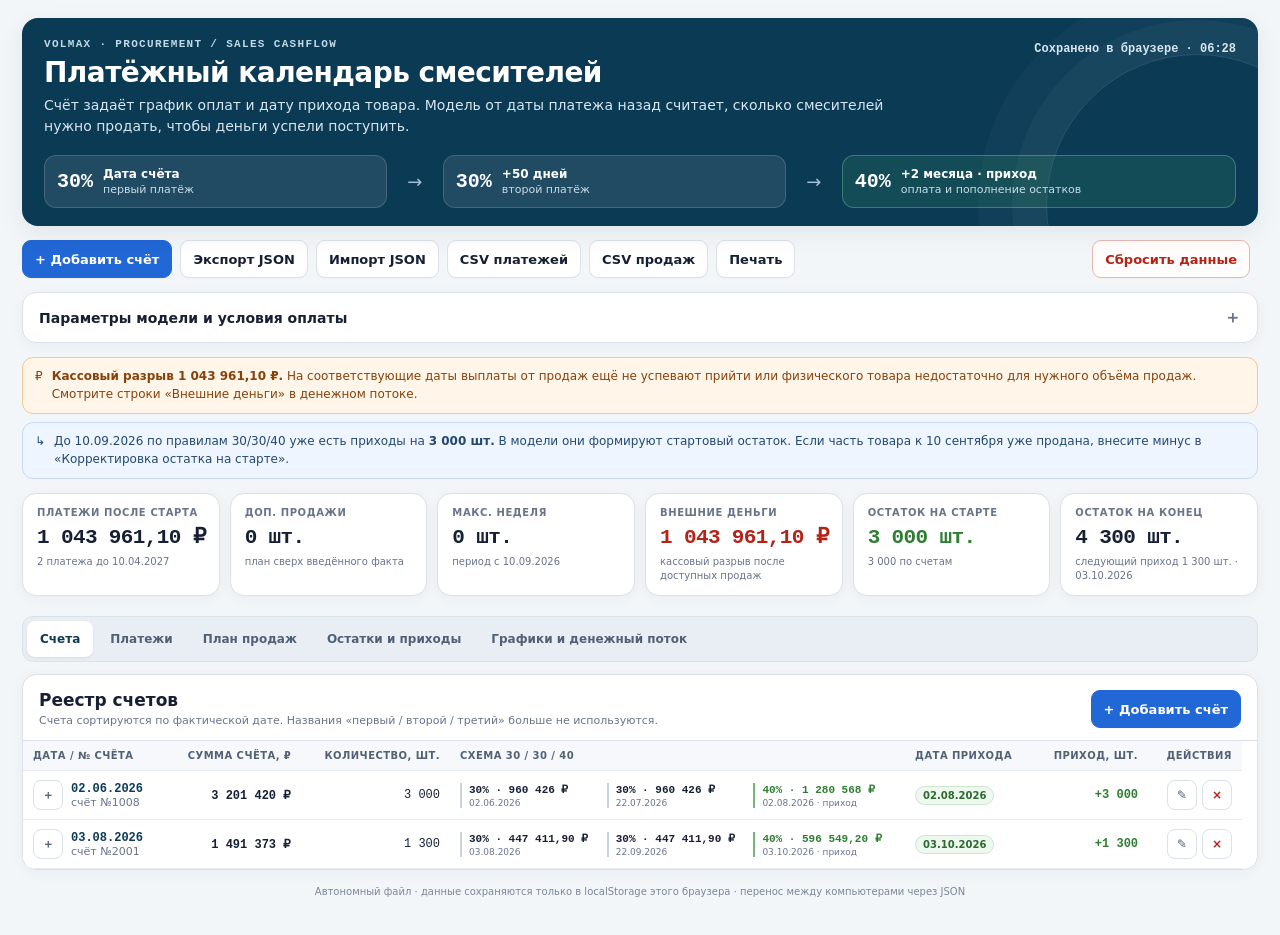
==== payment_calendar_6sku_v3.html @ 3a89e3bd "Add files via upload" ====
<!doctype html>
<html lang="ru">
<head>
<meta charset="utf-8">
<meta name="viewport" content="width=device-width, initial-scale=1">
<title>Счета — Платёжный календарь смесителей</title>
<style>
:root{
  --paper:#F3F6F9;--surface:#FFFFFF;--ink:#172033;--muted:#68748A;--line:#D9E1EA;
  --ledger:#0B3A55;--ledger-2:#124D6B;--cobalt:#2167D5;--teal:#0B7A75;--stock:#2F7D32;
  --warning:#B45309;--danger:#B42318;--focus:#6EA8FE;--soft-blue:#EEF5FF;--soft-green:#EEF8EF;
  --soft-orange:#FFF5E8;--soft-red:#FFF0EE;--soft-gray:#F7F9FB;--radius:12px;--shadow:0 8px 24px rgba(23,32,51,.08);
  scrollbar-color:#A8B5C4 #EEF2F6;scrollbar-width:thin;
}
*{box-sizing:border-box}
html{background:var(--paper);color:var(--ink);font-family:Aptos,"Segoe UI Variable","Segoe UI",system-ui,sans-serif}
body{margin:0;min-width:320px;background:var(--paper)}
*::-webkit-scrollbar{width:10px;height:10px}
*::-webkit-scrollbar-track{background:#EEF2F6}
*::-webkit-scrollbar-thumb{background:#A8B5C4;border:2px solid #EEF2F6;border-radius:999px}
*::-webkit-scrollbar-thumb:hover{background:#8191A4}
button,input,summary{font:inherit}
button{cursor:pointer}
button:disabled{cursor:not-allowed;opacity:.55}
button:focus-visible,input:focus-visible,summary:focus-visible,[role="tab"]:focus-visible{outline:3px solid var(--focus);outline-offset:2px}
.shell{max-width:1536px;margin:0 auto;padding:18px 22px 38px}
.hero{background:var(--ledger);color:white;border-radius:16px;padding:20px 22px 18px;box-shadow:var(--shadow);position:relative;overflow:hidden}
.hero:after{content:"";position:absolute;inset:auto -90px -130px auto;width:300px;height:300px;border:1px solid rgba(255,255,255,.13);border-radius:50%;box-shadow:0 0 0 34px rgba(255,255,255,.035),0 0 0 68px rgba(255,255,255,.025);pointer-events:none}
.hero-top{display:flex;align-items:flex-start;gap:18px;justify-content:space-between;position:relative;z-index:1}
.eyebrow{font:700 11px/1.2 "Cascadia Mono",Consolas,monospace;letter-spacing:.12em;text-transform:uppercase;color:#BFD9E8;margin-bottom:7px}
h1{font-size:28px;line-height:1.08;margin:0 0 7px;letter-spacing:-.02em}
.hero p{margin:0;color:#D7E6EF;max-width:850px;font-size:14px;line-height:1.5}
.save-state{font:600 12px/1.2 "Cascadia Mono",Consolas,monospace;color:#D7E6EF;white-space:nowrap;padding-top:4px}
.terms-rail{margin-top:18px;display:grid;grid-template-columns:1fr 40px 1fr 40px 1.15fr;align-items:center;gap:8px;position:relative;z-index:1}
.rail-step{min-width:0;background:rgba(255,255,255,.085);border:1px solid rgba(255,255,255,.16);border-radius:12px;padding:11px 12px;display:flex;gap:10px;align-items:center}
.rail-step.stock-step{background:rgba(70,184,95,.14);border-color:rgba(145,224,158,.34)}
.rail-pct{font:800 20px/1 "Cascadia Mono",Consolas,monospace;color:white}
.rail-copy{min-width:0}.rail-copy b{display:block;font-size:12px}.rail-copy span{display:block;color:#C9DDE8;font-size:11px;margin-top:2px}
.rail-arrow{text-align:center;color:#9FC1D3;font-size:18px}
.toolbar{display:flex;gap:8px;align-items:center;flex-wrap:wrap;margin:14px 0}
.btn{border:1px solid var(--line);background:var(--surface);color:var(--ink);min-height:38px;padding:8px 12px;border-radius:9px;font-weight:700;font-size:13px;box-shadow:0 1px 1px rgba(23,32,51,.02)}
.btn:hover{border-color:#AEBAC8;background:#FBFCFE}
.btn.primary{background:var(--cobalt);border-color:var(--cobalt);color:#fff}
.btn.primary:hover{background:#185ABF}
.btn.danger{color:var(--danger);border-color:#E7B8B2;background:#FFFDFC}
.btn.ghost{background:transparent;box-shadow:none}
.btn.small{min-height:30px;padding:5px 8px;font-size:12px}
.toolbar-spacer{flex:1}
.status-inline{min-height:20px;font-size:12px;color:var(--muted);display:flex;align-items:center;gap:6px}
.status-inline[data-tone="error"]{color:var(--danger)}
.status-inline[data-tone="success"]{color:var(--stock)}
.card{background:var(--surface);border:1px solid var(--line);border-radius:14px;box-shadow:0 3px 14px rgba(23,32,51,.045)}
.settings{margin-bottom:14px;overflow:hidden}
.settings>summary{list-style:none;cursor:pointer;display:flex;align-items:center;justify-content:space-between;padding:13px 16px;font-weight:800;font-size:14px}
.settings>summary::-webkit-details-marker{display:none}.settings>summary:after{content:"＋";font-size:17px;color:var(--muted)}.settings[open]>summary:after{content:"−"}
.settings-body{border-top:1px solid var(--line);padding:14px 16px 16px}
.settings-grid{display:grid;grid-template-columns:repeat(6,minmax(130px,1fr));gap:12px 14px}
.field label{display:block;font-size:11px;color:var(--muted);font-weight:800;margin:0 0 5px}
.field input{width:100%;min-height:38px;border:1px solid #C9D3DF;border-radius:8px;background:#fff;color:var(--cobalt);font-weight:700;padding:7px 9px;font-variant-numeric:tabular-nums}
.field input[readonly]{color:var(--ink);background:#F7F9FB}
.field .help{font-size:10px;color:var(--muted);line-height:1.35;margin-top:4px}
.assumption-note{margin-top:12px;padding:10px 12px;border-left:3px solid var(--cobalt);background:var(--soft-blue);font-size:12px;color:#3B516C;line-height:1.45}
.alerts{display:grid;gap:8px;margin:0 0 14px}
.banner{border-radius:11px;padding:10px 12px;border:1px solid;font-size:12px;line-height:1.45;display:flex;gap:9px;align-items:flex-start}
.banner b{font-weight:800}.banner.warning{background:var(--soft-orange);border-color:#F4C98F;color:#87420A}.banner.danger{background:var(--soft-red);border-color:#EBC1BC;color:#8C271F}.banner.info{background:var(--soft-blue);border-color:#C8DAF6;color:#24496F}.banner.success{background:var(--soft-green);border-color:#C8E5CB;color:#275F2A}
.kpis{display:grid;grid-template-columns:repeat(6,minmax(150px,1fr));gap:10px;margin-bottom:14px}
.kpi{padding:13px 14px;min-height:93px}.kpi-label{font-size:10px;font-weight:800;text-transform:uppercase;letter-spacing:.06em;color:var(--muted);margin-bottom:8px}.kpi-value{font:800 21px/1.1 "Cascadia Mono",Consolas,monospace;letter-spacing:-.03em}.kpi-sub{font-size:10px;color:var(--muted);margin-top:6px;line-height:1.35}.kpi[data-tone="danger"] .kpi-value{color:var(--danger)}.kpi[data-tone="stock"] .kpi-value{color:var(--stock)}
.tabs-wrap{position:sticky;top:0;z-index:30;background:linear-gradient(var(--paper) 70%,rgba(243,246,249,0));padding:6px 0 10px;margin:0 0 2px}
.tabs{display:flex;gap:4px;border:1px solid var(--line);background:#E9EEF4;border-radius:11px;padding:4px;overflow-x:auto;scrollbar-gutter:stable}
.tab{border:0;background:transparent;color:#516075;min-height:36px;padding:7px 13px;border-radius:8px;font-weight:800;font-size:12px;white-space:nowrap}
.tab:hover{background:rgba(255,255,255,.6);color:var(--ink)}.tab[aria-selected="true"]{background:#fff;color:var(--ledger);box-shadow:0 1px 3px rgba(23,32,51,.09)}
.panel{display:none}.panel.active{display:block}
.section-card{padding:0;overflow:hidden}.section-head{padding:15px 16px 12px;border-bottom:1px solid var(--line);display:flex;align-items:flex-start;justify-content:space-between;gap:12px}.section-head h2{font-size:17px;margin:0 0 3px}.section-head p{font-size:11px;color:var(--muted);margin:0;line-height:1.4}.section-body{padding:0}
.table-wrap{overflow:auto;max-width:100%;scrollbar-gutter:stable}
table{width:100%;border-collapse:collapse;min-width:920px;background:#fff}
caption{position:absolute;width:1px;height:1px;overflow:hidden;clip:rect(0,0,0,0)}
th,td{padding:9px 10px;border-bottom:1px solid #E7ECF2;text-align:left;vertical-align:middle;font-size:12px}
th{position:sticky;top:0;background:#F6F8FB;color:#536174;font-size:10px;text-transform:uppercase;letter-spacing:.045em;font-weight:800;z-index:2;white-space:nowrap}
td.num,th.num{text-align:right;font-variant-numeric:tabular-nums}.mono{font-family:"Cascadia Mono",Consolas,monospace;font-variant-numeric:tabular-nums}.money{font-family:"Cascadia Mono",Consolas,monospace;font-variant-numeric:tabular-nums;font-weight:700}.date-cell{white-space:nowrap}.row-history{background:#FAFBFC;color:#697588}.row-stock{box-shadow:inset 3px 0 0 var(--stock)}.row-gap{background:#FFF9F2}.row-overstock{background:#FFF3F1}
.pill{display:inline-flex;align-items:center;gap:4px;border-radius:999px;padding:3px 7px;font-size:10px;font-weight:800;white-space:nowrap;border:1px solid transparent}.pill.history{background:#F0F2F5;color:#667085;border-color:#E1E5EA}.pill.plan{background:#EEF5FF;color:#245DA7;border-color:#D2E3FC}.pill.stock{background:#EEF8EF;color:#2B6B2E;border-color:#CDE7CF}.pill.gap{background:#FFF0E3;color:#95470C;border-color:#F3D0A8}.pill.manual{background:#F3EEFF;color:#6E4AA6;border-color:#DED2F5}
.invoice-identity{display:flex;gap:8px;align-items:center;white-space:nowrap}.invoice-date{font:800 12px "Cascadia Mono",Consolas,monospace;color:var(--ledger)}.invoice-no{color:var(--muted);font-size:11px}
.milestones{display:flex;gap:5px;align-items:center;min-width:340px}.milestone{flex:1;min-width:100px;border-left:2px solid #C8D3DF;padding-left:7px}.milestone:last-child{border-left-color:#75B77B}.milestone b{font:800 11px "Cascadia Mono",Consolas,monospace;display:block}.milestone span{display:block;color:var(--muted);font-size:9px;margin-top:2px}.milestone.stock b{color:var(--stock)}
.actions{display:flex;gap:5px;justify-content:flex-end}.icon-btn{width:30px;height:30px;border:1px solid var(--line);border-radius:8px;background:#fff;color:#526175;font-weight:800;display:inline-flex;align-items:center;justify-content:center}.icon-btn:hover{border-color:#AEBAC8;background:#F8FAFC}.icon-btn.danger{color:var(--danger)}
.detail-row{display:none;background:#F9FBFD}.detail-row.open{display:table-row}.detail-box{padding:7px 0 3px}.detail-grid{display:grid;grid-template-columns:1.25fr .75fr;gap:14px}.detail-note{padding:10px 11px;background:#fff;border:1px solid var(--line);border-radius:9px;font-size:11px;color:var(--muted);line-height:1.45}.sku-list{display:grid;gap:4px}.sku-line{display:grid;grid-template-columns:84px 1fr 76px;gap:8px;padding:5px 7px;border-bottom:1px solid #E9EEF3;font-size:11px}.sku-line:last-child{border-bottom:0}.sku-line .qty{text-align:right;font-family:"Cascadia Mono",Consolas,monospace;font-weight:800}
.override-wrap{display:flex;gap:5px;align-items:center;justify-content:flex-end}.amount-input,.actual-input{width:120px;min-height:32px;border:1px solid #C9D3DF;border-radius:7px;padding:5px 7px;text-align:right;color:var(--cobalt);font:700 12px "Cascadia Mono",Consolas,monospace;background:#fff}.actual-input{width:82px}.row-history .amount-input{background:#F9FBFF;border-color:#B9CCE9}.reset-override{width:28px;height:28px;border:1px solid var(--line);border-radius:7px;background:#fff;color:#64748B}.reset-override[hidden]{display:none}
.stock-mix{font-size:10px;color:var(--muted);white-space:nowrap}.stock-positive{color:var(--stock);font-weight:800}.stock-negative{color:var(--danger);font-weight:800}
.two-col{display:grid;grid-template-columns:1fr 1fr;gap:12px}.chart-card{padding:14px 15px}.chart-card h3{font-size:13px;margin:0 0 3px}.chart-card p{font-size:10px;color:var(--muted);margin:0 0 9px}.chart-frame{height:315px}.chart-frame canvas{width:100%;height:100%;display:block}
.legend{display:flex;gap:12px;flex-wrap:wrap;font-size:10px;color:var(--muted);margin-top:6px}.legend span{display:inline-flex;align-items:center;gap:5px}.swatch{width:10px;height:10px;border-radius:2px;display:inline-block}.swatch.plan{background:var(--cobalt)}.swatch.actual{background:#7FAAE8}.swatch.stock{background:var(--stock)}.swatch.pay{background:var(--warning)}.swatch.inflow{background:var(--teal)}
.dialog{border:0;border-radius:15px;padding:0;max-width:min(720px,calc(100vw - 24px));width:100%;max-height:calc(100vh - 28px);box-shadow:0 26px 80px rgba(13,31,49,.3);color:var(--ink)}
.dialog::backdrop{background:rgba(10,25,39,.48);backdrop-filter:blur(2px)}.dialog form{display:flex;flex-direction:column;max-height:calc(100vh - 28px)}.dialog-head{padding:16px 18px 13px;border-bottom:1px solid var(--line)}.dialog-head h2{margin:0 0 4px;font-size:18px}.dialog-head p{margin:0;color:var(--muted);font-size:11px;line-height:1.4}.dialog-body{padding:15px 18px;overflow:auto}.dialog-foot{padding:12px 18px;border-top:1px solid var(--line);display:flex;justify-content:flex-end;gap:8px;background:#FBFCFD}.form-grid{display:grid;grid-template-columns:1fr 1fr;gap:12px}.form-error{min-height:20px;color:var(--danger);font-size:11px;margin:0 0 8px}.sku-editor{margin-top:13px;border:1px solid var(--line);border-radius:10px;overflow:hidden}.sku-editor-head{padding:9px 10px;background:#F6F8FB;font-size:11px;font-weight:800}.sku-edit-row{display:grid;grid-template-columns:88px 1fr 110px;gap:8px;align-items:center;padding:8px 10px;border-top:1px solid #E9EEF3}.sku-edit-row label{font-size:11px;color:#4E5D70}.sku-edit-row input{min-height:34px;border:1px solid #C9D3DF;border-radius:7px;padding:5px 7px;text-align:right;color:var(--cobalt);font-weight:700}.sku-edit-row .article{font:700 11px "Cascadia Mono",Consolas,monospace}
.confirm-dialog{max-width:500px}.confirm-copy{font-size:13px;line-height:1.5;color:#4E5D70}.confirm-object{font-weight:800;color:var(--ink)}
.footer{margin-top:16px;text-align:center;color:#7B8796;font-size:10px}
.sr-only{position:absolute!important;width:1px!important;height:1px!important;padding:0!important;margin:-1px!important;overflow:hidden!important;clip:rect(0,0,0,0)!important;white-space:nowrap!important;border:0!important}
@media(max-width:1200px){.settings-grid{grid-template-columns:repeat(4,1fr)}.kpis{grid-template-columns:repeat(3,1fr)}.terms-rail{grid-template-columns:1fr 28px 1fr 28px 1.1fr}.two-col{grid-template-columns:1fr}}
@media(max-width:760px){.shell{padding:10px 10px 28px}.hero{padding:16px}.hero-top{display:block}.save-state{margin-top:10px}.terms-rail{display:flex;overflow:auto;align-items:stretch}.rail-step{min-width:180px}.rail-arrow{display:flex;align-items:center}.settings-grid{grid-template-columns:1fr 1fr}.kpis{grid-template-columns:1fr 1fr}.section-head{display:block}.section-head .btn{margin-top:10px}.detail-grid{grid-template-columns:1fr}.form-grid{grid-template-columns:1fr}.sku-edit-row{grid-template-columns:78px 1fr 90px}.toolbar-spacer{display:none}.toolbar{align-items:stretch}.toolbar .btn{flex:1 1 auto}.status-inline{flex-basis:100%}}
@media(max-width:460px){.settings-grid,.kpis{grid-template-columns:1fr}.hero h1{font-size:23px}.dialog{max-width:calc(100vw - 12px)}.dialog-body{padding:13px}.sku-edit-row{grid-template-columns:1fr 90px}.sku-edit-row label{grid-column:1/-1}.sku-edit-row .article{grid-column:1}}
@media(prefers-reduced-motion:reduce){*,*::before,*::after{scroll-behavior:auto!important;transition-duration:.01ms!important;animation-duration:.01ms!important;animation-iteration-count:1!important}}
@media(forced-colors:active){*{scrollbar-color:auto}.pill,.banner,.btn,.card{forced-color-adjust:auto}}
@media print{body{background:#fff}.shell{max-width:none;padding:0}.hero{box-shadow:none;border:1px solid #777;color:#000;background:#fff}.hero p,.eyebrow,.save-state,.rail-copy span{color:#444}.terms-rail{display:grid}.rail-step{border-color:#999;background:#fff}.rail-pct,.rail-copy b{color:#000}.toolbar,.settings,.tabs-wrap,.actions,.section-head .btn,.override-wrap input,.reset-override{display:none!important}.panel{display:none!important}.panel.active{display:block!important}.card{box-shadow:none}.table-wrap{overflow:visible}table{min-width:0}th{position:static}}
</style>
</head>
<body>
<div class="shell">
  <header class="hero">
    <div class="hero-top">
      <div>
        <div class="eyebrow">VOLMAX · PROCUREMENT / SALES CASHFLOW</div>
        <h1>Платёжный календарь смесителей</h1>
        <p>Счёт задаёт график оплат и дату прихода товара. Модель от даты платежа назад считает, сколько смесителей нужно продать, чтобы деньги успели поступить.</p>
      </div>
      <div class="save-state" id="saveState" aria-live="polite">Сохранено в браузере</div>
    </div>
    <div class="terms-rail" aria-label="Схема оплаты поставщику">
      <div class="rail-step"><div class="rail-pct" id="railPct1">30%</div><div class="rail-copy"><b>Дата счёта</b><span>первый платёж</span></div></div>
      <div class="rail-arrow" aria-hidden="true">→</div>
      <div class="rail-step"><div class="rail-pct" id="railPct2">30%</div><div class="rail-copy"><b id="railDays">+50 дней</b><span>второй платёж</span></div></div>
      <div class="rail-arrow" aria-hidden="true">→</div>
      <div class="rail-step stock-step"><div class="rail-pct" id="railPct3">40%</div><div class="rail-copy"><b id="railMonths">+2 месяца · приход</b><span>оплата и пополнение остатков</span></div></div>
    </div>
  </header>

  <div class="toolbar" aria-label="Действия с моделью">
    <button class="btn primary" id="addInvoiceBtn" type="button">+ Добавить счёт</button>
    <button class="btn" id="exportJsonBtn" type="button">Экспорт JSON</button>
    <button class="btn" id="importJsonBtn" type="button">Импорт JSON</button>
    <button class="btn" id="exportPaymentsBtn" type="button">CSV платежей</button>
    <button class="btn" id="exportSalesBtn" type="button">CSV продаж</button>
    <button class="btn" type="button" id="printBtn">Печать</button>
    <div class="toolbar-spacer"></div>
    <button class="btn danger" id="resetBtn" type="button">Сбросить данные</button>
    <input class="sr-only" id="jsonFile" type="file" accept="application/json,.json" aria-label="Выбрать JSON файл для импорта">
    <div id="statusRegion" class="status-inline" role="status" aria-live="polite"></div>
  </div>

  <details class="card settings" id="settingsPanel">
    <summary>Параметры модели и условия оплаты</summary>
    <div class="settings-body">
      <div class="settings-grid">
        <div class="field"><label for="modelStart">Начало расчёта</label><input id="modelStart" type="date"><div class="help">До этой даты платежи считаются историей.</div></div>
        <div class="field"><label for="horizonMonths">Горизонт продаж, мес.</label><input id="horizonMonths" type="number" min="1" max="24" step="1"></div>
        <div class="field"><label for="unitCost">Закупка / база, ₽ за шт.</label><input id="unitCost" type="number" min="0" step="1"></div>
        <div class="field"><label for="multiplier">Коэффициент к базе</label><input id="multiplier" type="number" min="0" step="0.1"></div>
        <div class="field"><label for="netPerUnit">Денег с продажи 1 шт., ₽</label><input id="netPerUnit" type="text" readonly></div>
        <div class="field"><label for="startingCash">Деньги на старте, ₽</label><input id="startingCash" type="number" min="0" step="1000"></div>
        <div class="field"><label for="periodDays">Период продаж, дней</label><input id="periodDays" type="number" min="1" max="31" step="1"></div>
        <div class="field"><label for="payoutLagMonths">Задержка выплаты, мес.</label><input id="payoutLagMonths" type="number" min="0" max="12" step="1"></div>
        <div class="field"><label for="openingStockCorrection">Корректировка остатка на старте, шт.</label><input id="openingStockCorrection" type="number" step="1"><div class="help">Плюс/минус к приходам по счетам до даты старта.</div></div>
        <div class="field"><label for="p1Pct">Платёж в дату счёта, %</label><input id="p1Pct" type="number" min="0" max="100" step="1"></div>
        <div class="field"><label for="p2Days">Второй платёж через, дней</label><input id="p2Days" type="number" min="0" max="365" step="1"></div>
        <div class="field"><label for="p2Pct">Второй платёж, %</label><input id="p2Pct" type="number" min="0" max="100" step="1"></div>
        <div class="field"><label for="p3Months">Финальный платёж через, мес.</label><input id="p3Months" type="number" min="0" max="24" step="1"></div>
        <div class="field"><label for="p3Pct">Финальный платёж, %</label><input id="p3Pct" type="number" min="0" max="100" step="1"></div>
      </div>
      <div class="assumption-note">40% считается от <b>даты счёта + указанное число календарных месяцев</b>. На эту же дату в модели приходит количество товара из строк счёта. Сумма каждого этапа может быть вручную скорректирована в разделе «Платежи», при этом исходный расчёт 30/30/40 остаётся виден.</div>
    </div>
  </details>

  <div class="alerts" id="alerts"></div>

  <div class="kpis">
    <div class="card kpi"><div class="kpi-label">Платежи после старта</div><div class="kpi-value" id="kpiPayments">—</div><div class="kpi-sub" id="kpiPaymentsSub">—</div></div>
    <div class="card kpi"><div class="kpi-label">Доп. продажи</div><div class="kpi-value" id="kpiUnits">—</div><div class="kpi-sub">план сверх введённого факта</div></div>
    <div class="card kpi"><div class="kpi-label">Макс. неделя</div><div class="kpi-value" id="kpiMaxWeek">—</div><div class="kpi-sub" id="kpiMaxWeekSub">—</div></div>
    <div class="card kpi" id="kpiGapCard"><div class="kpi-label">Внешние деньги</div><div class="kpi-value" id="kpiGap">—</div><div class="kpi-sub">кассовый разрыв после доступных продаж</div></div>
    <div class="card kpi" data-tone="stock"><div class="kpi-label">Остаток на старте</div><div class="kpi-value" id="kpiOpeningStock">—</div><div class="kpi-sub" id="kpiOpeningStockSub">по приходам 40% + корректировка</div></div>
    <div class="card kpi"><div class="kpi-label">Остаток на конец</div><div class="kpi-value" id="kpiEndStock">—</div><div class="kpi-sub" id="kpiNextStock">—</div></div>
  </div>

  <div class="tabs-wrap">
    <div class="tabs" role="tablist" aria-label="Разделы платежного календаря">
      <button class="tab" id="tab-invoices" role="tab" aria-selected="true" aria-controls="panel-invoices" data-tab="invoices" type="button">Счета</button>
      <button class="tab" id="tab-payments" role="tab" aria-selected="false" aria-controls="panel-payments" data-tab="payments" type="button">Платежи</button>
      <button class="tab" id="tab-sales" role="tab" aria-selected="false" aria-controls="panel-sales" data-tab="sales" type="button">План продаж</button>
      <button class="tab" id="tab-stock" role="tab" aria-selected="false" aria-controls="panel-stock" data-tab="stock" type="button">Остатки и приходы</button>
      <button class="tab" id="tab-dashboard" role="tab" aria-selected="false" aria-controls="panel-dashboard" data-tab="dashboard" type="button">Графики и денежный поток</button>
    </div>
  </div>

  <section class="panel active" id="panel-invoices" role="tabpanel" aria-labelledby="tab-invoices" tabindex="0">
    <div class="card section-card">
      <div class="section-head"><div><h2>Реестр счетов</h2><p>Счета сортируются по фактической дате. Названия «первый / второй / третий» больше не используются.</p></div><button class="btn primary" type="button" id="addInvoiceBtn2">+ Добавить счёт</button></div>
      <div class="section-body table-wrap"><table><caption>Счета на закупку смесителей</caption><thead><tr><th>Дата / № счёта</th><th class="num">Сумма счёта, ₽</th><th class="num">Количество, шт.</th><th>Схема 30 / 30 / 40</th><th>Дата прихода</th><th class="num">Приход, шт.</th><th class="num">Действия</th></tr></thead><tbody id="invoiceBody"></tbody></table></div>
    </div>
  </section>

  <section class="panel" id="panel-payments" role="tabpanel" aria-labelledby="tab-payments" tabindex="0">
    <div class="card section-card">
      <div class="section-head"><div><h2>Платёжный календарь из счетов</h2><p>Автоматическая сумма показывает расчёт по проценту. «План / факт» можно переписать вручную, в том числе для периода до 10 сентября.</p></div></div>
      <div class="section-body table-wrap"><table><caption>Платёжный календарь</caption><thead><tr><th>Дата</th><th>Счёт</th><th>Этап</th><th class="num">Авто, ₽</th><th class="num">План / факт, ₽</th><th class="num">Эквивалент продаж, шт.</th><th>Статус</th><th>Приход товара</th></tr></thead><tbody id="paymentsBody"></tbody></table></div>
    </div>
  </section>

  <section class="panel" id="panel-sales" role="tabpanel" aria-labelledby="tab-sales" tabindex="0">
    <div class="card section-card">
      <div class="section-head"><div><h2>Недельный план продаж</h2><p>Факт вводится вручную. Дополнительный план пересчитывается от платежей назад и не превышает совокупный доступный товар по счетам.</p></div></div>
      <div class="section-body table-wrap"><table><caption>Недельный план продаж смесителей</caption><thead><tr><th>Период продаж</th><th>Дата выплаты</th><th class="num">Факт, шт.</th><th class="num">Доп. план, шт.</th><th class="num">Всего, шт.</th><th class="num">Деньги по выплате, ₽</th><th class="num">Остаток после периода, шт.</th><th>Комментарий</th></tr></thead><tbody id="salesBody"></tbody></table></div>
    </div>
  </section>

  <section class="panel" id="panel-stock" role="tabpanel" aria-labelledby="tab-stock" tabindex="0">
    <div class="two-col">
      <div class="card section-card"><div class="section-head"><div><h2>Приходы товара</h2><p>Каждый приход происходит в дату финального 40%-го платежа.</p></div></div><div class="table-wrap"><table><caption>Приходы товара по счетам</caption><thead><tr><th>Дата прихода</th><th>Счёт</th><th class="num">Всего, шт.</th><th>Состав</th><th>Относительно старта</th></tr></thead><tbody id="stockEventsBody"></tbody></table></div></div>
      <div class="card section-card"><div class="section-head"><div><h2>Количество по 6 SKU</h2><p>Количество берётся из строк загруженных счетов, а не из средней себестоимости.</p></div></div><div class="table-wrap"><table><caption>Количество закупленного товара по SKU</caption><thead><tr><th>Артикул</th><th>Цвет / вариант</th><th class="num">До старта, шт.</th><th class="num">После старта, шт.</th><th class="num">Всего по счетам, шт.</th></tr></thead><tbody id="skuStockBody"></tbody></table></div></div>
    </div>
  </section>

  <section class="panel" id="panel-dashboard" role="tabpanel" aria-labelledby="tab-dashboard" tabindex="0">
    <div class="two-col">
      <div class="card chart-card"><h3>Продажи и остаток по неделям</h3><p>Столбцы — факт и дополнительный план; линия — совокупный остаток после продаж.</p><div class="chart-frame"><canvas id="salesChart" role="img" aria-label="График недельных продаж и остатка"></canvas></div><div class="legend"><span><i class="swatch actual"></i>Факт</span><span><i class="swatch plan"></i>Доп. план</span><span><i class="swatch stock"></i>Остаток</span></div></div>
      <div class="card chart-card"><h3>Платежи и поступления по месяцам</h3><p>Сравнение сумм поставщику и денег, которые приходят от продаж.</p><div class="chart-frame"><canvas id="moneyChart" role="img" aria-label="График платежей и поступлений"></canvas></div><div class="legend"><span><i class="swatch pay"></i>Платежи</span><span><i class="swatch inflow"></i>Поступления</span></div></div>
    </div>
    <div class="card section-card" style="margin-top:12px"><div class="section-head"><div><h2>Денежный поток</h2><p>Если на дату платежа накопленных выплат от продаж недостаточно, модель показывает внешнее финансирование.</p></div></div><div class="table-wrap"><table><caption>Денежный поток модели</caption><thead><tr><th>Дата</th><th>Событие</th><th class="num">Поступление, ₽</th><th class="num">Платёж, ₽</th><th class="num">Внешние деньги, ₽</th><th class="num">Остаток денег, ₽</th></tr></thead><tbody id="cashBody"></tbody></table></div></div>
    <div class="card section-card" style="margin-top:12px"><div class="section-head"><div><h2>Сводка по месяцам продаж</h2><p>Табличный эквивалент графика для проверки цифр.</p></div></div><div class="table-wrap"><table><caption>Сводка продаж по месяцам</caption><thead><tr><th>Месяц</th><th class="num">Факт, шт.</th><th class="num">Доп. план, шт.</th><th class="num">Всего, шт.</th><th class="num">Выплаты от этих продаж, ₽</th></tr></thead><tbody id="monthBody"></tbody></table></div></div>
  </section>

  <div class="footer">Автономный файл · данные сохраняются только в localStorage этого браузера · перенос между компьютерами через JSON</div>
</div>

<dialog class="dialog" id="invoiceDialog" aria-labelledby="invoiceDialogTitle">
  <form id="invoiceForm" novalidate>
    <div class="dialog-head"><h2 id="invoiceDialogTitle">Добавить счёт</h2><p>Введите дату и сумму счёта, затем количество по каждому из шести SKU. Платежи и дата прихода будут рассчитаны автоматически.</p></div>
    <div class="dialog-body">
      <div id="invoiceFormError" class="form-error" role="alert"></div>
      <div class="form-grid">
        <div class="field"><label for="invoiceNumber">№ счёта</label><input id="invoiceNumber" type="text" inputmode="numeric" aria-describedby="invoiceFormError"></div>
        <div class="field"><label for="invoiceDate">Дата счёта</label><input id="invoiceDate" type="date" aria-describedby="invoiceFormError"></div>
        <div class="field"><label for="invoiceTotal">Сумма счёта, ₽</label><input id="invoiceTotal" type="number" min="0" step="0.01" aria-describedby="invoiceFormError"></div>
        <div class="field"><label for="invoiceQtyTotal">Итого количество, шт.</label><input id="invoiceQtyTotal" type="text" readonly></div>
      </div>
      <div class="sku-editor"><div class="sku-editor-head">Количество по SKU</div><div id="skuEditorRows"></div></div>
    </div>
    <div class="dialog-foot"><button class="btn" type="button" id="invoiceCancelBtn">Отмена</button><button class="btn primary" type="submit" id="invoiceSaveBtn">Сохранить счёт</button></div>
  </form>
</dialog>

<dialog class="dialog confirm-dialog" id="confirmDialog" aria-labelledby="confirmTitle" aria-describedby="confirmDescription">
  <form method="dialog" novalidate>
    <div class="dialog-head"><h2 id="confirmTitle">Подтверждение</h2></div>
    <div class="dialog-body"><div class="confirm-copy" id="confirmDescription"></div></div>
    <div class="dialog-foot"><button class="btn" value="cancel" id="confirmCancelBtn">Отмена</button><button class="btn danger" value="default" id="confirmActionBtn">Удалить</button></div>
  </form>
</dialog>

<script>
(() => {
'use strict';
const $ = id => document.getElementById(id);
const STORAGE_KEY = 'volmax_mixer_cashflow_v3';
const skuCatalog = [
  {article:'310701', label:'Чёрный'},
  {article:'310702', label:'Белый'},
  {article:'310703', label:'Серый'},
  {article:'310704', label:'Бежевый'},
  {article:'310801', label:'Графит / чёрный'},
  {article:'310803', label:'Графит / серый'}
];
const defaultState = () => ({
  version:3,
  settings:{
    modelStart:'2026-09-10', horizonMonths:6, unitCost:1150, multiplier:2.5, startingCash:0,
    periodDays:7, payoutLagMonths:1, openingStockCorrection:0,
    p1Pct:30, p2Days:50, p2Pct:30, p3Months:2, p3Pct:40
  },
  invoices:[
    {
      id:'inv-1008', number:'1008', date:'2026-06-02', total:3201420,
      sourceNote:'Дата взята из самого счёта: 02.06.2026. В имени файла указано 27.05.2026, поэтому для расчёта используется дата документа.',
      items:{'310701':900,'310702':300,'310703':500,'310704':300,'310801':600,'310803':400}
    },
    {
      id:'inv-2001', number:'2001', date:'2026-08-03', total:1491373,
      sourceNote:'Дата и сумма взяты из счёта №2001 от 03.08.2026.',
      items:{'310701':0,'310702':400,'310703':300,'310704':600,'310801':0,'310803':0}
    }
  ],
  paymentOverrides:{},
  actualSales:{}
});
let state;
try { state = JSON.parse(localStorage.getItem(STORAGE_KEY)) || defaultState(); }
catch (_) { state = defaultState(); }
if (!state.settings || !Array.isArray(state.invoices)) state = defaultState();
state.paymentOverrides ||= {};
state.actualSales ||= {};
let editingInvoiceId = null;
let confirmCallback = null;

const pad = n => String(n).padStart(2,'0');
const uid = () => (crypto.randomUUID ? crypto.randomUUID() : 'id-'+Date.now()+'-'+Math.random().toString(16).slice(2));
const parseDate = s => { const [y,m,d]=String(s||'').split('-').map(Number); return new Date(y,m-1,d,12,0,0,0); };
const iso = d => `${d.getFullYear()}-${pad(d.getMonth()+1)}-${pad(d.getDate())}`;
const fmtDate = d => `${pad(d.getDate())}.${pad(d.getMonth()+1)}.${d.getFullYear()}`;
const addDays = (d,n) => { const x=new Date(d); x.setDate(x.getDate()+Number(n||0)); return x; };
const addMonthsSafe = (d,n) => { const x=new Date(d), day=x.getDate(); x.setDate(1); x.setMonth(x.getMonth()+Number(n||0)); const last=new Date(x.getFullYear(),x.getMonth()+1,0,12).getDate(); x.setDate(Math.min(day,last)); return x; };
const fmtMoney = n => new Intl.NumberFormat('ru-RU',{style:'currency',currency:'RUB',minimumFractionDigits:Math.abs(Number(n)%1)>0.0001?2:0,maximumFractionDigits:2}).format(Number(n)||0);
const fmtNumber = n => new Intl.NumberFormat('ru-RU',{maximumFractionDigits:2}).format(Number(n)||0);
const fmtInt = n => new Intl.NumberFormat('ru-RU',{maximumFractionDigits:0}).format(Math.round(Number(n)||0));
const ruPlural = (n,one,few,many) => { n=Math.abs(Math.round(Number(n)||0)); const n100=n%100,n10=n%10; return (n100>=11&&n100<=14)?many:(n10===1?one:(n10>=2&&n10<=4?few:many)); };
const moneyShort = n => { n=Number(n)||0; if(Math.abs(n)>=1e6) return (n/1e6).toFixed(Math.abs(n)>=1e7?0:1).replace('.',',')+' млн'; if(Math.abs(n)>=1e3) return Math.round(n/1e3)+' тыс.'; return Math.round(n).toLocaleString('ru-RU'); };
const monthKey = d => `${d.getFullYear()}-${pad(d.getMonth()+1)}`;
const monthLabel = k => { const names=['янв','фев','мар','апр','май','июн','июл','авг','сен','окт','ноя','дек']; const [y,m]=k.split('-').map(Number); return `${names[m-1]} ${String(y).slice(-2)}`; };
const escapeHtml = s => String(s??'').replace(/[&<>"']/g,m=>({'&':'&amp;','<':'&lt;','>':'&gt;','"':'&quot;',"'":'&#039;'}[m]));
const hasOwn = (obj,key) => Object.prototype.hasOwnProperty.call(obj,key);
const totalInvoiceQty = inv => skuCatalog.reduce((sum,s)=>sum+Math.max(0,Number(inv.items?.[s.article]||0)),0);
const netPerUnit = () => Math.max(0,Number(state.settings.unitCost||0)*Number(state.settings.multiplier||0));

function saveState(message='Сохранено в браузере'){
  const now=new Date(); let stored=true;
  try { localStorage.setItem(STORAGE_KEY, JSON.stringify(state)); }
  catch (_) { stored=false; }
  $('saveState').textContent=stored?`${message} · ${pad(now.getHours())}:${pad(now.getMinutes())}`:`Сохранение в браузере недоступно · ${pad(now.getHours())}:${pad(now.getMinutes())}`;
}
function setStatus(message='',tone=''){
  const el=$('statusRegion'); el.textContent=message; el.dataset.tone=tone;
}
function readSettings(){
  const numeric=['horizonMonths','unitCost','multiplier','startingCash','periodDays','payoutLagMonths','openingStockCorrection','p1Pct','p2Days','p2Pct','p3Months','p3Pct'];
  state.settings.modelStart=$('modelStart').value;
  numeric.forEach(id=>state.settings[id]=Number($(id).value||0));
}
function writeSettings(){
  Object.entries(state.settings).forEach(([k,v])=>{ if($(k)) $(k).value=v; });
  $('netPerUnit').value=fmtNumber(netPerUnit());
}
function installmentSchedule(inv){
  const s=state.settings, d=parseDate(inv.date);
  const rows=[
    {stage:'p1', pct:Number(s.p1Pct), date:d, label:`${fmtNumber(s.p1Pct)}% · дата счёта`, stock:false},
    {stage:'p2', pct:Number(s.p2Pct), date:addDays(d,s.p2Days), label:`${fmtNumber(s.p2Pct)}% · +${fmtInt(s.p2Days)} дней`, stock:false},
    {stage:'p3', pct:Number(s.p3Pct), date:addMonthsSafe(d,s.p3Months), label:`${fmtNumber(s.p3Pct)}% · +${fmtInt(s.p3Months)} мес.`, stock:true}
  ];
  return rows.map(r=>{
    const id=`${inv.id}:${r.stage}`;
    const auto=Number(inv.total||0)*r.pct/100;
    const used=hasOwn(state.paymentOverrides,id)?Number(state.paymentOverrides[id]||0):auto;
    return {...r,id,invoiceId:inv.id,invoiceNumber:inv.number,invoiceDate:inv.date,auto,used,qty:r.stock?totalInvoiceQty(inv):0};
  });
}
function allPayments(){
  return state.invoices.flatMap(inv=>installmentSchedule(inv)).sort((a,b)=>a.date-b.date || a.stage.localeCompare(b.stage));
}
function stockEvents(){
  return state.invoices.map(inv=>{
    const p3=installmentSchedule(inv).find(x=>x.stage==='p3');
    return {date:p3.date,invoiceId:inv.id,invoiceNumber:inv.number,invoiceDate:inv.date,qty:totalInvoiceQty(inv),items:{...inv.items}};
  }).sort((a,b)=>a.date-b.date);
}
function makePeriods(){
  const s=state.settings, start=parseDate(s.modelStart), end=addMonthsSafe(start,Math.max(1,Number(s.horizonMonths)||1));
  const days=Math.max(1,Number(s.periodDays)||7), arr=[]; let cur=new Date(start);
  while(cur<=end){
    const pStart=new Date(cur); let pEnd=addDays(pStart,days-1); if(pEnd>end)pEnd=new Date(end);
    const key=iso(pStart); arr.push({key,start:pStart,end:pEnd,payout:addMonthsSafe(pEnd,Math.max(0,Number(s.payoutLagMonths)||0)),actual:Math.max(0,Math.floor(Number(state.actualSales[key]||0))),plan:0});
    cur=addDays(pEnd,1);
  }
  return {periods:arr,end};
}
function cumulativeStockAt(date){
  const start=parseDate(state.settings.modelStart);
  let qty=stockEvents().filter(e=>e.date<=date).reduce((a,e)=>a+e.qty,0);
  if(date>=start) qty += Number(state.settings.openingStockCorrection||0);
  return qty;
}
function computeModel(){
  const net=netPerUnit();
  const start=parseDate(state.settings.modelStart);
  const {periods,end:modelEnd}=makePeriods();
  const paymentHorizon=addMonthsSafe(modelEnd,Math.max(0,Number(state.settings.payoutLagMonths)||0));
  const payments=allPayments();
  const futurePayments=payments.filter(p=>p.date>=start && p.date<=paymentHorizon);
  const paymentGroups=[];
  futurePayments.forEach(p=>{
    const k=iso(p.date); let g=paymentGroups.find(x=>x.key===k); if(!g){g={key:k,date:p.date,items:[],amount:0};paymentGroups.push(g);} g.items.push(p); g.amount+=p.used;
  });
  paymentGroups.sort((a,b)=>a.date-b.date);

  function cumulativeSalesThrough(idx){ let n=0; for(let i=0;i<=idx;i++) n+=periods[i].actual+periods[i].plan; return n; }
  function canAdd(idx){
    for(let j=idx;j<periods.length;j++){
      const after=cumulativeSalesThrough(j)+1;
      const stock=cumulativeStockAt(periods[j].end);
      if(after>stock+1e-9) return false;
    }
    return true;
  }
  function allocateUnits(units,dueDate){
    let left=units, guard=0;
    const eligible=periods.map((p,i)=>({p,i})).filter(x=>x.p.payout<=dueDate);
    while(left>0 && guard<200000){
      guard++;
      const candidates=eligible.filter(x=>canAdd(x.i)).sort((a,b)=>{
        const at=(a.p.actual+a.p.plan), bt=(b.p.actual+b.p.plan);
        return at-bt || a.i-b.i;
      });
      if(!candidates.length) break;
      candidates[0].p.plan+=1; left--;
    }
    return left;
  }

  let cumulativePayments=0, externalPlanning=0;
  for(const g of paymentGroups){
    cumulativePayments+=g.amount;
    let generated=periods.filter(p=>p.payout<=g.date).reduce((a,p)=>a+(p.actual+p.plan)*net,0);
    let available=Number(state.settings.startingCash||0)+externalPlanning+generated;
    let shortage=Math.max(0,cumulativePayments-available);
    if(shortage>0.0001 && net>0){
      const needUnits=Math.ceil(shortage/net);
      allocateUnits(needUnits,g.date);
      generated=periods.filter(p=>p.payout<=g.date).reduce((a,p)=>a+(p.actual+p.plan)*net,0);
      available=Number(state.settings.startingCash||0)+externalPlanning+generated;
      shortage=Math.max(0,cumulativePayments-available);
    }
    if(shortage>0.0001){ externalPlanning+=shortage; }
  }

  let runningSales=0; let minStock=Infinity;
  periods.forEach(p=>{ runningSales+=p.actual+p.plan; p.stockBalance=cumulativeStockAt(p.end)-runningSales; minStock=Math.min(minStock,p.stockBalance); });
  if(!periods.length)minStock=0;

  const payoutMap={};
  periods.forEach(p=>{ const amount=(p.actual+p.plan)*net; if(amount>0){const k=iso(p.payout); (payoutMap[k] ||= []).push({period:p,amount});} });
  const paymentMap={};
  futurePayments.forEach(p=>{ const k=iso(p.date); (paymentMap[k] ||= []).push(p); });
  const dates=[...new Set([...Object.keys(payoutMap),...Object.keys(paymentMap)])].sort();
  const cashEvents=[]; let cash=Number(state.settings.startingCash||0), externalTotal=0;
  for(const k of dates){
    const payoutItems=payoutMap[k]||[], payItems=paymentMap[k]||[];
    const inflow=payoutItems.reduce((a,x)=>a+x.amount,0), outflow=payItems.reduce((a,x)=>a+x.used,0);
    cash+=inflow; let ext=0;
    if(cash+1e-9<outflow){ext=outflow-cash;cash+=ext;externalTotal+=ext;}
    cash-=outflow;
    const labels=[];
    if(payoutItems.length)labels.push(`выплата за ${payoutItems.length} период(а)`);
    if(payItems.length)labels.push(payItems.map(p=>`${fmtDate(parseDate(p.invoiceDate))} · ${p.label}`).join('; '));
    cashEvents.push({date:parseDate(k),label:labels.join(' + '),inflow,outflow,external:ext,balance:cash});
  }

  const openingStock=cumulativeStockAt(start);
  const totalSales=periods.reduce((a,p)=>a+p.actual+p.plan,0);
  const planUnits=periods.reduce((a,p)=>a+p.plan,0);
  const endStock=cumulativeStockAt(modelEnd)-totalSales;
  const nextStock=stockEvents().find(e=>e.date>=start);
  const monthly={};
  futurePayments.forEach(p=>{const k=monthKey(p.date); (monthly[k] ||= {payments:0,inflows:0,actual:0,plan:0,salesMoney:0}); monthly[k].payments+=p.used;});
  periods.forEach(p=>{
    const saleK=monthKey(p.start); (monthly[saleK] ||= {payments:0,inflows:0,actual:0,plan:0,salesMoney:0}); monthly[saleK].actual+=p.actual;monthly[saleK].plan+=p.plan;monthly[saleK].salesMoney+=(p.actual+p.plan)*net;
    const payK=monthKey(p.payout); (monthly[payK] ||= {payments:0,inflows:0,actual:0,plan:0,salesMoney:0}); monthly[payK].inflows+=(p.actual+p.plan)*net;
  });
  return {net,start,modelEnd,paymentHorizon,payments,futurePayments,paymentGroups,periods,cashEvents,openingStock,endStock,nextStock,externalTotal,minStock,planUnits,totalSales,monthly};
}

function renderTerms(){
  $('railPct1').textContent=`${fmtNumber(state.settings.p1Pct)}%`;
  $('railPct2').textContent=`${fmtNumber(state.settings.p2Pct)}%`;
  $('railPct3').textContent=`${fmtNumber(state.settings.p3Pct)}%`;
  $('railDays').textContent=`+${fmtInt(state.settings.p2Days)} дней`;
  $('railMonths').textContent=`+${fmtInt(state.settings.p3Months)} ${ruPlural(state.settings.p3Months,'месяц','месяца','месяцев')} · приход`;
}
function renderAlerts(model){
  const items=[];
  const pct=Number(state.settings.p1Pct)+Number(state.settings.p2Pct)+Number(state.settings.p3Pct);
  if(Math.abs(pct-100)>0.001)items.push(`<div class="banner danger"><span>!</span><div><b>Проценты оплат сейчас дают ${fmtNumber(pct)}%.</b> Для полного счёта сумма этапов должна быть 100%. Исправьте условия в параметрах модели.</div></div>`);
  if(model.externalTotal>0.01)items.push(`<div class="banner warning"><span>₽</span><div><b>Кассовый разрыв ${fmtMoney(model.externalTotal)}.</b> На соответствующие даты выплаты от продаж ещё не успевают прийти или физического товара недостаточно для нужного объёма продаж. Смотрите строки «Внешние деньги» в денежном потоке.</div></div>`);
  const actualStockViolation=model.periods.some(p=>p.stockBalance<0);
  if(actualStockViolation)items.push(`<div class="banner danger"><span>!</span><div><b>Продажи превышают физический доступный товар.</b> Проверьте фактические продажи, дату прихода 40% или корректировку остатка на старте.</div></div>`);
  const hist=stockEvents().filter(e=>e.date<model.start).reduce((a,e)=>a+e.qty,0);
  if(hist>0)items.push(`<div class="banner info"><span>↳</span><div>До ${fmtDate(model.start)} по правилам 30/30/40 уже есть приходы на <b>${fmtInt(hist)} шт.</b> В модели они формируют стартовый остаток. Если часть товара к 10 сентября уже продана, внесите минус в «Корректировка остатка на старте».</div></div>`);
  $('alerts').innerHTML=items.join('');
}
function renderKpis(model){
  const futureTotal=model.futurePayments.reduce((a,p)=>a+p.used,0);
  $('kpiPayments').textContent=fmtMoney(futureTotal);
  $('kpiPaymentsSub').textContent=`${model.futurePayments.length} ${ruPlural(model.futurePayments.length,'платёж','платежа','платежей')} до ${fmtDate(model.paymentHorizon)}`;
  $('kpiUnits').textContent=`${fmtInt(model.planUnits)} шт.`;
  const max=model.periods.reduce((best,p)=>(p.actual+p.plan)>(best.actual+best.plan)?p:best,model.periods[0]||{actual:0,plan:0,start:model.start});
  $('kpiMaxWeek').textContent=`${fmtInt((max.actual||0)+(max.plan||0))} шт.`;
  $('kpiMaxWeekSub').textContent=max.start?`период с ${fmtDate(max.start)}`:'—';
  $('kpiGap').textContent=fmtMoney(model.externalTotal); $('kpiGapCard').dataset.tone=model.externalTotal>0.01?'danger':'';
  $('kpiOpeningStock').textContent=`${fmtInt(model.openingStock)} шт.`;
  const hist=stockEvents().filter(e=>e.date<=model.start).reduce((a,e)=>a+e.qty,0); $('kpiOpeningStockSub').textContent=`${fmtInt(hist)} по счетам ${Number(state.settings.openingStockCorrection||0)?' + корректировка':''}`;
  $('kpiEndStock').textContent=`${fmtInt(model.endStock)} шт.`;
  $('kpiNextStock').textContent=model.nextStock?`следующий приход ${fmtInt(model.nextStock.qty)} шт. · ${fmtDate(model.nextStock.date)}`:'новых приходов нет';
}
function renderInvoices(){
  const body=$('invoiceBody'); body.innerHTML='';
  [...state.invoices].sort((a,b)=>parseDate(a.date)-parseDate(b.date)).forEach(inv=>{
    const sched=installmentSchedule(inv), p3=sched[2];
    const tr=document.createElement('tr');
    tr.innerHTML=`
      <td><div class="invoice-identity"><button class="icon-btn" type="button" data-expand="${inv.id}" aria-expanded="false" aria-label="Показать состав счёта №${escapeHtml(inv.number)}">＋</button><div><div class="invoice-date">${fmtDate(parseDate(inv.date))}</div><div class="invoice-no">счёт №${escapeHtml(inv.number)}</div></div></div></td>
      <td class="num money">${fmtMoney(inv.total)}</td><td class="num mono">${fmtInt(totalInvoiceQty(inv))}</td>
      <td><div class="milestones">${sched.map((p,i)=>`<div class="milestone ${p.stock?'stock':''}"><b>${fmtNumber(p.pct)}% · ${fmtMoney(p.auto)}</b><span>${fmtDate(p.date)}${p.stock?' · приход':''}</span></div>`).join('')}</div></td>
      <td class="date-cell"><span class="pill stock">${fmtDate(p3.date)}</span></td><td class="num mono stock-positive">+${fmtInt(totalInvoiceQty(inv))}</td>
      <td><div class="actions"><button class="icon-btn" type="button" data-edit="${inv.id}" aria-label="Изменить счёт №${escapeHtml(inv.number)}">✎</button><button class="icon-btn danger" type="button" data-delete="${inv.id}" aria-label="Удалить счёт №${escapeHtml(inv.number)}">×</button></div></td>`;
    body.appendChild(tr);
    const detail=document.createElement('tr'); detail.className='detail-row'; detail.id=`detail-${inv.id}`;
    detail.innerHTML=`<td colspan="7"><div class="detail-box"><div class="detail-grid"><div class="sku-list">${skuCatalog.map(s=>`<div class="sku-line"><span class="mono">${s.article}</span><span>${escapeHtml(s.label)}</span><span class="qty">${fmtInt(inv.items?.[s.article]||0)} шт.</span></div>`).join('')}</div><div class="detail-note"><b>Источник данных</b><br>${escapeHtml(inv.sourceNote||'Счёт введён вручную в приложении.')}<br><br><b>Итого по строкам:</b> ${fmtInt(totalInvoiceQty(inv))} шт.</div></div></div></td>`;
    body.appendChild(detail);
  });
  body.querySelectorAll('[data-expand]').forEach(btn=>btn.addEventListener('click',()=>{
    const row=$(`detail-${btn.dataset.expand}`); const open=!row.classList.contains('open'); row.classList.toggle('open',open); btn.setAttribute('aria-expanded',String(open)); btn.textContent=open?'−':'＋';
  }));
  body.querySelectorAll('[data-edit]').forEach(btn=>btn.addEventListener('click',()=>openInvoiceDialog(btn.dataset.edit)));
  body.querySelectorAll('[data-delete]').forEach(btn=>btn.addEventListener('click',()=>{
    const inv=state.invoices.find(x=>x.id===btn.dataset.delete); if(!inv)return;
    openConfirm('Удалить счёт?',`Будет удалён <span class="confirm-object">счёт от ${fmtDate(parseDate(inv.date))} №${escapeHtml(inv.number)}</span>, его три платежа и приход ${fmtInt(totalInvoiceQty(inv))} шт. Это изменит план продаж и денежный поток.`,'Удалить счёт',()=>{
      state.invoices=state.invoices.filter(x=>x.id!==inv.id); Object.keys(state.paymentOverrides).filter(k=>k.startsWith(inv.id+':')).forEach(k=>delete state.paymentOverrides[k]); saveState('Счёт удалён'); renderAll(); setStatus('Счёт удалён, модель пересчитана.','success');
    });
  }));
}
function renderPayments(model){
  const body=$('paymentsBody'); body.innerHTML='';
  model.payments.forEach(p=>{
    const historical=p.date<model.start, manual=hasOwn(state.paymentOverrides,p.id), noSales=model.periods.every(x=>x.payout>p.date);
    const tr=document.createElement('tr'); tr.className=(historical?'row-history ':'')+(p.stock?'row-stock ':'')+(noSales&&!historical?'row-gap':'');
    const inv=state.invoices.find(x=>x.id===p.invoiceId);
    tr.innerHTML=`<td class="date-cell mono">${fmtDate(p.date)}</td><td><div class="invoice-date">${fmtDate(parseDate(p.invoiceDate))}</div><div class="invoice-no">№${escapeHtml(p.invoiceNumber)}</div></td><td>${escapeHtml(p.label)}</td><td class="num money">${fmtMoney(p.auto)}</td>
      <td class="num"><div class="override-wrap"><input class="amount-input" type="number" min="0" step="0.01" value="${p.used}" data-override="${p.id}" aria-label="План или факт платежа ${p.label} по счёту №${escapeHtml(p.invoiceNumber)}"><button class="reset-override" type="button" data-reset-override="${p.id}" ${manual?'':'hidden'} aria-label="Вернуть автоматическую сумму">↺</button></div></td>
      <td class="num mono">${model.net>0?fmtInt(Math.ceil(p.used/model.net)):'—'}</td><td>${historical?'<span class="pill history">до старта · история</span>':noSales?'<span class="pill gap">до первой выплаты</span>':'<span class="pill plan">участвует в плане</span>'}${manual?' <span class="pill manual">ручная сумма</span>':''}</td><td>${p.stock?`<span class="pill stock">+${fmtInt(totalInvoiceQty(inv))} шт.</span>`:'—'}</td>`;
    body.appendChild(tr);
  });
  body.querySelectorAll('[data-override]').forEach(inp=>inp.addEventListener('change',()=>{ state.paymentOverrides[inp.dataset.override]=Math.max(0,Number(inp.value||0)); saveState('Сумма платежа изменена'); renderAll(); }));
  body.querySelectorAll('[data-reset-override]').forEach(btn=>btn.addEventListener('click',()=>{ delete state.paymentOverrides[btn.dataset.resetOverride]; saveState('Автоматическая сумма восстановлена'); renderAll(); }));
}
function renderSales(model){
  const body=$('salesBody'); body.innerHTML='';
  model.periods.forEach(p=>{
    const total=p.actual+p.plan, money=total*model.net, negative=p.stockBalance<0;
    const comment=negative?'<span class="pill gap">не хватает товара</span>':p.plan>0?'<span class="pill plan">нужно для платежей</span>':p.actual>0?'<span class="pill history">введён факт</span>':'—';
    const tr=document.createElement('tr'); if(negative)tr.className='row-overstock';
    tr.innerHTML=`<td class="date-cell">${fmtDate(p.start)}–${fmtDate(p.end)}</td><td class="date-cell mono">${fmtDate(p.payout)}</td><td class="num"><input class="actual-input" type="number" min="0" step="1" value="${p.actual}" data-actual="${p.key}" aria-label="Фактические продажи за период с ${fmtDate(p.start)}"></td><td class="num mono"><b>${fmtInt(p.plan)}</b></td><td class="num mono"><b>${fmtInt(total)}</b></td><td class="num money">${fmtMoney(money)}</td><td class="num mono ${negative?'stock-negative':'stock-positive'}">${fmtInt(p.stockBalance)}</td><td>${comment}</td>`;
    body.appendChild(tr);
  });
  body.querySelectorAll('[data-actual]').forEach(inp=>inp.addEventListener('change',()=>{ state.actualSales[inp.dataset.actual]=Math.max(0,Math.floor(Number(inp.value||0))); saveState('Факт продаж сохранён'); renderAll(); }));
}
function formatMix(items){ return skuCatalog.filter(s=>Number(items?.[s.article]||0)>0).map(s=>`${s.article}: ${fmtInt(items[s.article])}`).join(' · ') || '—'; }
function renderStock(model){
  const eBody=$('stockEventsBody'); eBody.innerHTML='';
  stockEvents().forEach(e=>{ const tr=document.createElement('tr'); const hist=e.date<model.start; if(hist)tr.className='row-history'; tr.innerHTML=`<td class="mono date-cell">${fmtDate(e.date)}</td><td><div class="invoice-date">${fmtDate(parseDate(e.invoiceDate))}</div><div class="invoice-no">№${escapeHtml(e.invoiceNumber)}</div></td><td class="num mono stock-positive">+${fmtInt(e.qty)}</td><td class="stock-mix">${escapeHtml(formatMix(e.items))}</td><td>${hist?'<span class="pill history">в стартовом остатке</span>':'<span class="pill stock">будущий приход</span>'}</td>`; eBody.appendChild(tr); });
  const sBody=$('skuStockBody'); sBody.innerHTML='';
  skuCatalog.forEach(s=>{
    let before=0,after=0; stockEvents().forEach(e=>{const q=Number(e.items?.[s.article]||0); if(e.date<=model.start)before+=q;else after+=q;});
    const tr=document.createElement('tr'); tr.innerHTML=`<td class="mono"><b>${s.article}</b></td><td>${escapeHtml(s.label)}</td><td class="num mono">${fmtInt(before)}</td><td class="num mono">${fmtInt(after)}</td><td class="num mono"><b>${fmtInt(before+after)}</b></td>`; sBody.appendChild(tr);
  });
}
function renderCash(model){
  const body=$('cashBody'); body.innerHTML='';
  model.cashEvents.forEach(e=>{ const tr=document.createElement('tr'); if(e.external>0)tr.className='row-gap'; tr.innerHTML=`<td class="mono date-cell">${fmtDate(e.date)}</td><td>${escapeHtml(e.label)}</td><td class="num money">${e.inflow?fmtMoney(e.inflow):'—'}</td><td class="num money">${e.outflow?fmtMoney(e.outflow):'—'}</td><td class="num money">${e.external?`<span class="stock-negative">${fmtMoney(e.external)}</span>`:'—'}</td><td class="num money">${fmtMoney(e.balance)}</td>`; body.appendChild(tr); });
}
function renderMonth(model){
  const body=$('monthBody'); body.innerHTML=''; let count=0;
  Object.keys(model.monthly).sort().forEach(k=>{ const v=model.monthly[k]; if(v.actual+v.plan===0)return; count++; const tr=document.createElement('tr'); tr.innerHTML=`<td>${monthLabel(k)}</td><td class="num mono">${fmtInt(v.actual)}</td><td class="num mono">${fmtInt(v.plan)}</td><td class="num mono"><b>${fmtInt(v.actual+v.plan)}</b></td><td class="num money">${fmtMoney(v.salesMoney)}</td>`; body.appendChild(tr); });
  if(!count){ const tr=document.createElement('tr'); tr.innerHTML='<td colspan="5" style="padding:18px;color:var(--muted);text-align:center">По текущим счетам продаж до доступных дат выплат пока нет: платежи раньше первой выплаты попадают во внешнее финансирование.</td>'; body.appendChild(tr); }
}
function chartColors(){ const cs=getComputedStyle(document.documentElement); return {plan:cs.getPropertyValue('--cobalt').trim(),actual:'#7FAAE8',stock:cs.getPropertyValue('--stock').trim(),pay:cs.getPropertyValue('--warning').trim(),inflow:cs.getPropertyValue('--teal').trim(),grid:'#E3E8EE',text:'#68748A'}; }
function setupCanvas(canvas){ const r=canvas.getBoundingClientRect(),dpr=window.devicePixelRatio||1,w=Math.max(520,r.width),h=Math.max(280,r.height);canvas.width=w*dpr;canvas.height=h*dpr;const ctx=canvas.getContext('2d');ctx.setTransform(dpr,0,0,dpr,0,0);ctx.clearRect(0,0,w,h);return {ctx,w,h}; }
function drawSalesChart(model){
  const {ctx,w,h}=setupCanvas($('salesChart')),c=chartColors(),L=50,R=52,T=18,B=40,cw=w-L-R,ch=h-T-B,ps=model.periods;
  const rawMaxUnits=Math.max(0,...ps.map(p=>p.actual+p.plan)), unitScale=Math.max(1,rawMaxUnits); const maxStock=Math.max(1,...ps.map(p=>Math.max(0,p.stockBalance)));
  ctx.font='10px Aptos, Segoe UI, sans-serif';ctx.strokeStyle=c.grid;ctx.fillStyle=c.text;ctx.lineWidth=1;
  for(let i=0;i<=4;i++){const y=T+ch-ch*i/4;ctx.beginPath();ctx.moveTo(L,y);ctx.lineTo(w-R,y);ctx.stroke();ctx.textAlign='right';ctx.fillText(fmtInt(rawMaxUnits?rawMaxUnits*i/4:0),L-7,y+3);ctx.textAlign='left';ctx.fillText(fmtInt(maxStock*i/4),w-R+6,y+3);}
  const gw=cw/Math.max(1,ps.length),bw=Math.max(3,Math.min(14,gw*.56));
  ps.forEach((p,i)=>{let x=L+i*gw+gw/2-bw/2;let base=T+ch;let ah=ch*(p.actual/unitScale),ph=ch*(p.plan/unitScale);ctx.fillStyle=c.actual;ctx.fillRect(x,base-ah,bw,ah);ctx.fillStyle=c.plan;ctx.fillRect(x,base-ah-ph,bw,ph);});
  ctx.strokeStyle=c.stock;ctx.lineWidth=2;ctx.beginPath();ps.forEach((p,i)=>{const x=L+i*gw+gw/2,y=T+ch-ch*(Math.max(0,p.stockBalance)/maxStock);if(i===0)ctx.moveTo(x,y);else ctx.lineTo(x,y);});ctx.stroke();
  ctx.fillStyle=c.text;ctx.textAlign='center';const step=Math.max(1,Math.ceil(ps.length/8));ps.forEach((p,i)=>{if(i%step===0)ctx.fillText(`${pad(p.start.getDate())}.${pad(p.start.getMonth()+1)}`,L+i*gw+gw/2,h-14);});
}
function drawMoneyChart(model){
  const {ctx,w,h}=setupCanvas($('moneyChart')),c=chartColors(),keys=Object.keys(model.monthly).sort(),L=58,R=16,T=18,B=42,cw=w-L-R,ch=h-T-B;
  const max=Math.max(1,...keys.flatMap(k=>[model.monthly[k].payments,model.monthly[k].inflows]));ctx.font='10px Aptos, Segoe UI, sans-serif';ctx.strokeStyle=c.grid;ctx.fillStyle=c.text;
  for(let i=0;i<=4;i++){const y=T+ch-ch*i/4;ctx.beginPath();ctx.moveTo(L,y);ctx.lineTo(w-R,y);ctx.stroke();ctx.textAlign='right';ctx.fillText(moneyShort(max*i/4),L-7,y+3);}
  const gw=cw/Math.max(1,keys.length),bw=Math.min(22,gw*.28);keys.forEach((k,i)=>{const x=L+i*gw+gw/2;const a=model.monthly[k].payments,b=model.monthly[k].inflows;ctx.fillStyle=c.pay;ctx.fillRect(x-bw-2,T+ch-ch*a/max,bw,ch*a/max);ctx.fillStyle=c.inflow;ctx.fillRect(x+2,T+ch-ch*b/max,bw,ch*b/max);ctx.fillStyle=c.text;ctx.textAlign='center';ctx.fillText(monthLabel(k),x,h-14);});
}
function renderCharts(model){ requestAnimationFrame(()=>{drawSalesChart(model);drawMoneyChart(model);}); }
function renderAll(){
  readSettings(); saveState(); writeSettings(); renderTerms(); const model=computeModel(); renderAlerts(model);renderKpis(model);renderInvoices();renderPayments(model);renderSales(model);renderStock(model);renderCash(model);renderMonth(model);renderCharts(model);
}

function openInvoiceDialog(id=null){
  editingInvoiceId=id; const inv=id?state.invoices.find(x=>x.id===id):null;
  $('invoiceDialogTitle').textContent=inv?'Изменить счёт':'Добавить счёт'; $('invoiceFormError').textContent='';
  $('invoiceNumber').value=inv?.number||''; $('invoiceDate').value=inv?.date||state.settings.modelStart; $('invoiceTotal').value=inv?.total||'';
  skuCatalog.forEach(s=>{const el=$(`qty-${s.article}`);el.value=inv?.items?.[s.article]||0;}); updateInvoiceQtyTotal();
  $('invoiceDialog').showModal(); requestAnimationFrame(()=>$('invoiceNumber').focus());
}
function updateInvoiceQtyTotal(){ const total=skuCatalog.reduce((a,s)=>a+Math.max(0,Number($(`qty-${s.article}`).value||0)),0); $('invoiceQtyTotal').value=fmtInt(total); }
function openConfirm(title,description,actionLabel,callback){ confirmCallback=callback;$('confirmTitle').textContent=title;$('confirmDescription').innerHTML=description;$('confirmActionBtn').textContent=actionLabel;$('confirmDialog').showModal();requestAnimationFrame(()=>$('confirmCancelBtn').focus()); }

function downloadText(filename,text,type='text/plain;charset=utf-8'){
  const blob=new Blob([text],{type});const url=URL.createObjectURL(blob);const a=document.createElement('a');a.href=url;a.download=filename;document.body.appendChild(a);a.click();a.remove();setTimeout(()=>URL.revokeObjectURL(url),0);
}
function csvCell(v){return '"'+String(v??'').replace(/"/g,'""')+'"';}
function exportPayments(){ const m=computeModel(); const rows=[['Дата','Дата счета','№ счета','Этап','Авто, руб.','План/факт, руб.','Приход, шт.','Статус']];m.payments.forEach(p=>rows.push([fmtDate(p.date),fmtDate(parseDate(p.invoiceDate)),p.invoiceNumber,p.label,p.auto,p.used,p.qty,p.date<m.start?'История':'План']));downloadText('payment_calendar.csv','\uFEFF'+rows.map(r=>r.map(csvCell).join(';')).join('\r\n'),'text/csv;charset=utf-8');setStatus('CSV платежей подготовлен.','success');}
function exportSales(){ const m=computeModel(); const rows=[['Период','Дата выплаты','Факт, шт.','Доп. план, шт.','Всего, шт.','Поступление, руб.','Остаток, шт.']];m.periods.forEach(p=>rows.push([`${fmtDate(p.start)}–${fmtDate(p.end)}`,fmtDate(p.payout),p.actual,p.plan,p.actual+p.plan,(p.actual+p.plan)*m.net,p.stockBalance]));downloadText('sales_plan.csv','\uFEFF'+rows.map(r=>r.map(csvCell).join(';')).join('\r\n'),'text/csv;charset=utf-8');setStatus('CSV продаж подготовлен.','success');}

function buildSkuEditor(){ $('skuEditorRows').innerHTML=skuCatalog.map(s=>`<div class="sku-edit-row"><span class="article">${s.article}</span><label for="qty-${s.article}">${escapeHtml(s.label)}</label><input id="qty-${s.article}" type="number" min="0" step="1" value="0" aria-label="Количество ${escapeHtml(s.label)}"></div>`).join(''); skuCatalog.forEach(s=>$(`qty-${s.article}`).addEventListener('input',updateInvoiceQtyTotal)); }
function initTabs(){
  const labels={invoices:'Счета',payments:'Платежи',sales:'План продаж',stock:'Остатки',dashboard:'Графики'};
  const tabs=[...document.querySelectorAll('[role="tab"]')];
  function activate(name,focus=false){ if(!labels[name])name='invoices';tabs.forEach(t=>{const active=t.dataset.tab===name;t.setAttribute('aria-selected',String(active));t.tabIndex=active?0:-1;$(`panel-${t.dataset.tab}`).classList.toggle('active',active);});const url=new URL(location.href);url.searchParams.set('tab',name);history.replaceState(null,'',url);document.title=`${labels[name]} — Платёжный календарь смесителей`;if(focus)document.querySelector(`[data-tab="${name}"]`).focus();if(name==='dashboard')renderCharts(computeModel());}
  tabs.forEach((t,i)=>{t.addEventListener('click',()=>activate(t.dataset.tab));t.addEventListener('keydown',e=>{if(!['ArrowLeft','ArrowRight','Home','End'].includes(e.key))return;e.preventDefault();let ni=i;if(e.key==='ArrowRight')ni=(i+1)%tabs.length;if(e.key==='ArrowLeft')ni=(i-1+tabs.length)%tabs.length;if(e.key==='Home')ni=0;if(e.key==='End')ni=tabs.length-1;activate(tabs[ni].dataset.tab,true);});});
  activate(new URL(location.href).searchParams.get('tab')||'invoices');
}

buildSkuEditor(); writeSettings();
['modelStart','horizonMonths','unitCost','multiplier','startingCash','periodDays','payoutLagMonths','openingStockCorrection','p1Pct','p2Days','p2Pct','p3Months','p3Pct'].forEach(id=>$(id).addEventListener('change',()=>{readSettings();saveState('Параметры сохранены');renderAll();}));
$('addInvoiceBtn').addEventListener('click',()=>openInvoiceDialog()); $('addInvoiceBtn2').addEventListener('click',()=>openInvoiceDialog());
$('invoiceCancelBtn').addEventListener('click',()=>$('invoiceDialog').close());
$('invoiceForm').addEventListener('submit',e=>{
  e.preventDefault(); const number=$('invoiceNumber').value.trim(),date=$('invoiceDate').value,total=Number($('invoiceTotal').value||0); const items={};skuCatalog.forEach(s=>items[s.article]=Math.max(0,Math.floor(Number($(`qty-${s.article}`).value||0)))); const qty=Object.values(items).reduce((a,b)=>a+b,0);
  const errs=[];if(!number)errs.push('укажите № счёта');if(!date)errs.push('укажите дату счёта');if(!(total>0))errs.push('сумма счёта должна быть больше 0');if(qty<=0)errs.push('укажите количество хотя бы по одному SKU');
  if(errs.length){$('invoiceFormError').textContent='Проверьте данные: '+errs.join('; ')+'.';const first=!number?$('invoiceNumber'):!date?$('invoiceDate'):!(total>0)?$('invoiceTotal'):$('qty-310701');first.setAttribute('aria-invalid','true');first.focus();return;}
  ['invoiceNumber','invoiceDate','invoiceTotal',...skuCatalog.map(s=>`qty-${s.article}`)].forEach(id=>$(id).removeAttribute('aria-invalid'));
  if(editingInvoiceId){const inv=state.invoices.find(x=>x.id===editingInvoiceId);Object.assign(inv,{number,date,total,items});saveState('Счёт изменён');setStatus('Счёт изменён, платежи и приход пересчитаны.','success');}
  else{state.invoices.push({id:uid(),number,date,total,items,sourceNote:'Счёт введён вручную в приложении.'});saveState('Счёт добавлен');setStatus('Счёт добавлен, создано три платежа и приход товара.','success');}
  $('invoiceDialog').close();renderAll();
});
$('confirmDialog').addEventListener('close',()=>{if($('confirmDialog').returnValue==='default'&&confirmCallback){const cb=confirmCallback;confirmCallback=null;cb();}else confirmCallback=null;});
$('exportJsonBtn').addEventListener('click',()=>{downloadText('volmax_mixer_cashflow.json',JSON.stringify(state,null,2),'application/json;charset=utf-8');setStatus('JSON модели подготовлен.','success');});
$('importJsonBtn').addEventListener('click',()=>{$('jsonFile').click();});
$('jsonFile').addEventListener('change',async()=>{const f=$('jsonFile').files[0];if(!f)return;try{const incoming=JSON.parse(await f.text());if(!incoming.settings||!Array.isArray(incoming.invoices))throw new Error('в файле нет структуры модели');state=incoming;state.paymentOverrides||={};state.actualSales||={};writeSettings();saveState('Импортировано');renderAll();setStatus('Модель импортирована из JSON.','success');}catch(err){setStatus('Импорт не выполнен: '+err.message+'. Текущие данные сохранены.','error');}$('jsonFile').value='';});
$('exportPaymentsBtn').addEventListener('click',exportPayments);$('exportSalesBtn').addEventListener('click',exportSales);$('printBtn').addEventListener('click',()=>window.print());
$('resetBtn').addEventListener('click',()=>openConfirm('Сбросить модель?',`Будут удалены все ручные изменения, фактические продажи и добавленные счета. Вернутся два исходных счёта и условия 30/30/40.`,'Сбросить модель',()=>{state=defaultState();writeSettings();saveState('Модель сброшена');renderAll();setStatus('Исходные данные восстановлены.','success');}));
window.addEventListener('resize',()=>{const active=document.querySelector('.panel.active');if(active?.id==='panel-dashboard')renderCharts(computeModel());});
initTabs();renderAll();
})();
</script>
</body>
</html>
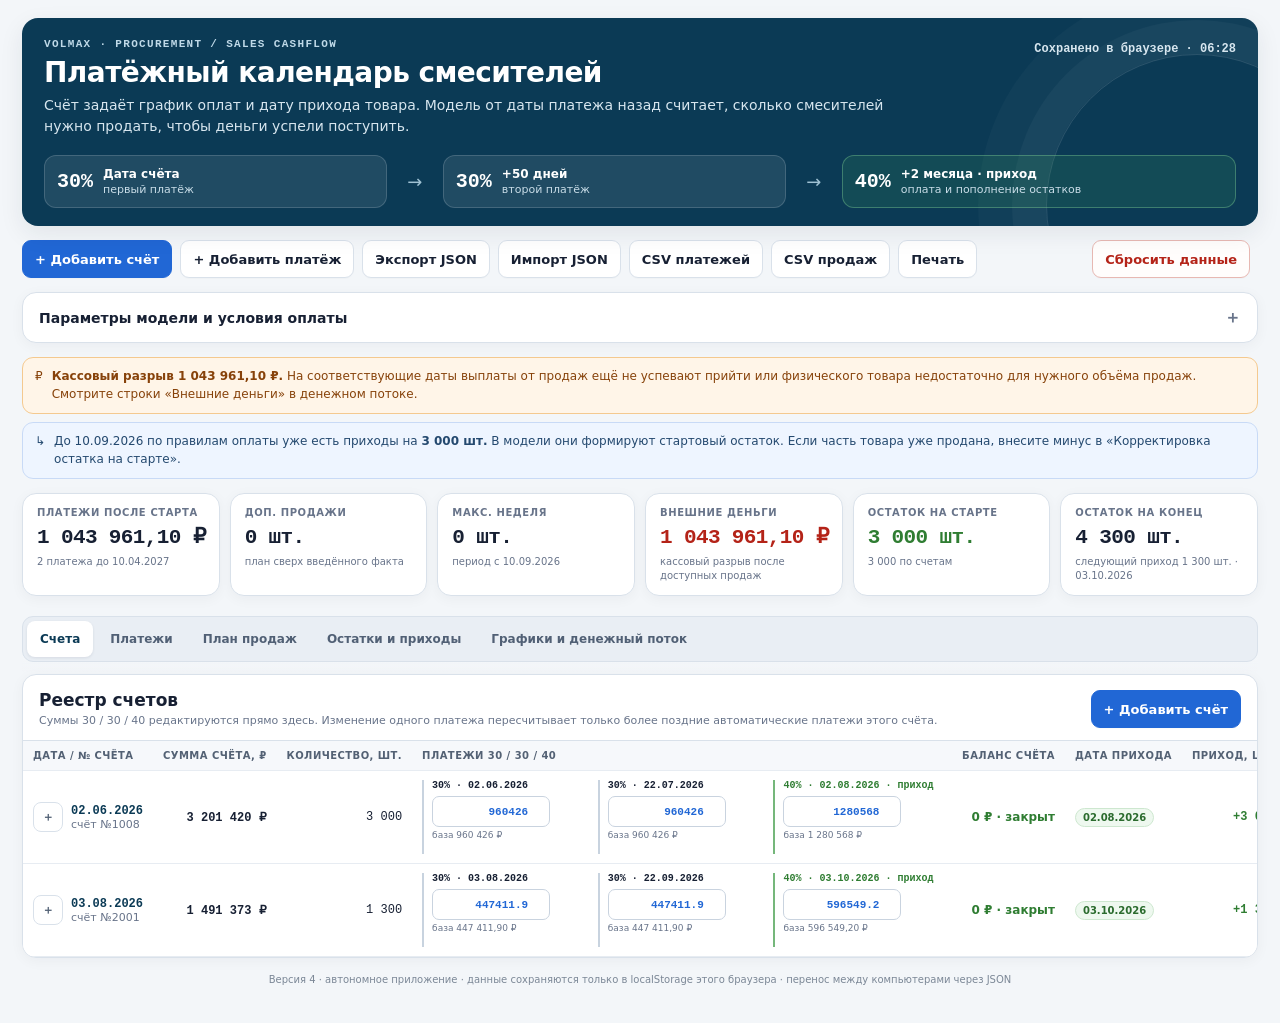
==== commit 0d6a1370: "Redirect legacy v3 file to current app" ====
--- a/payment_calendar_6sku_v3.html
+++ b/payment_calendar_6sku_v3.html
@@ -3,627 +3,13 @@
 <head>
 <meta charset="utf-8">
 <meta name="viewport" content="width=device-width, initial-scale=1">
-<title>Счета — Платёжный календарь смесителей</title>
-<style>
-:root{
-  --paper:#F3F6F9;--surface:#FFFFFF;--ink:#172033;--muted:#68748A;--line:#D9E1EA;
-  --ledger:#0B3A55;--ledger-2:#124D6B;--cobalt:#2167D5;--teal:#0B7A75;--stock:#2F7D32;
-  --warning:#B45309;--danger:#B42318;--focus:#6EA8FE;--soft-blue:#EEF5FF;--soft-green:#EEF8EF;
-  --soft-orange:#FFF5E8;--soft-red:#FFF0EE;--soft-gray:#F7F9FB;--radius:12px;--shadow:0 8px 24px rgba(23,32,51,.08);
-  scrollbar-color:#A8B5C4 #EEF2F6;scrollbar-width:thin;
-}
-*{box-sizing:border-box}
-html{background:var(--paper);color:var(--ink);font-family:Aptos,"Segoe UI Variable","Segoe UI",system-ui,sans-serif}
-body{margin:0;min-width:320px;background:var(--paper)}
-*::-webkit-scrollbar{width:10px;height:10px}
-*::-webkit-scrollbar-track{background:#EEF2F6}
-*::-webkit-scrollbar-thumb{background:#A8B5C4;border:2px solid #EEF2F6;border-radius:999px}
-*::-webkit-scrollbar-thumb:hover{background:#8191A4}
-button,input,summary{font:inherit}
-button{cursor:pointer}
-button:disabled{cursor:not-allowed;opacity:.55}
-button:focus-visible,input:focus-visible,summary:focus-visible,[role="tab"]:focus-visible{outline:3px solid var(--focus);outline-offset:2px}
-.shell{max-width:1536px;margin:0 auto;padding:18px 22px 38px}
-.hero{background:var(--ledger);color:white;border-radius:16px;padding:20px 22px 18px;box-shadow:var(--shadow);position:relative;overflow:hidden}
-.hero:after{content:"";position:absolute;inset:auto -90px -130px auto;width:300px;height:300px;border:1px solid rgba(255,255,255,.13);border-radius:50%;box-shadow:0 0 0 34px rgba(255,255,255,.035),0 0 0 68px rgba(255,255,255,.025);pointer-events:none}
-.hero-top{display:flex;align-items:flex-start;gap:18px;justify-content:space-between;position:relative;z-index:1}
-.eyebrow{font:700 11px/1.2 "Cascadia Mono",Consolas,monospace;letter-spacing:.12em;text-transform:uppercase;color:#BFD9E8;margin-bottom:7px}
-h1{font-size:28px;line-height:1.08;margin:0 0 7px;letter-spacing:-.02em}
-.hero p{margin:0;color:#D7E6EF;max-width:850px;font-size:14px;line-height:1.5}
-.save-state{font:600 12px/1.2 "Cascadia Mono",Consolas,monospace;color:#D7E6EF;white-space:nowrap;padding-top:4px}
-.terms-rail{margin-top:18px;display:grid;grid-template-columns:1fr 40px 1fr 40px 1.15fr;align-items:center;gap:8px;position:relative;z-index:1}
-.rail-step{min-width:0;background:rgba(255,255,255,.085);border:1px solid rgba(255,255,255,.16);border-radius:12px;padding:11px 12px;display:flex;gap:10px;align-items:center}
-.rail-step.stock-step{background:rgba(70,184,95,.14);border-color:rgba(145,224,158,.34)}
-.rail-pct{font:800 20px/1 "Cascadia Mono",Consolas,monospace;color:white}
-.rail-copy{min-width:0}.rail-copy b{display:block;font-size:12px}.rail-copy span{display:block;color:#C9DDE8;font-size:11px;margin-top:2px}
-.rail-arrow{text-align:center;color:#9FC1D3;font-size:18px}
-.toolbar{display:flex;gap:8px;align-items:center;flex-wrap:wrap;margin:14px 0}
-.btn{border:1px solid var(--line);background:var(--surface);color:var(--ink);min-height:38px;padding:8px 12px;border-radius:9px;font-weight:700;font-size:13px;box-shadow:0 1px 1px rgba(23,32,51,.02)}
-.btn:hover{border-color:#AEBAC8;background:#FBFCFE}
-.btn.primary{background:var(--cobalt);border-color:var(--cobalt);color:#fff}
-.btn.primary:hover{background:#185ABF}
-.btn.danger{color:var(--danger);border-color:#E7B8B2;background:#FFFDFC}
-.btn.ghost{background:transparent;box-shadow:none}
-.btn.small{min-height:30px;padding:5px 8px;font-size:12px}
-.toolbar-spacer{flex:1}
-.status-inline{min-height:20px;font-size:12px;color:var(--muted);display:flex;align-items:center;gap:6px}
-.status-inline[data-tone="error"]{color:var(--danger)}
-.status-inline[data-tone="success"]{color:var(--stock)}
-.card{background:var(--surface);border:1px solid var(--line);border-radius:14px;box-shadow:0 3px 14px rgba(23,32,51,.045)}
-.settings{margin-bottom:14px;overflow:hidden}
-.settings>summary{list-style:none;cursor:pointer;display:flex;align-items:center;justify-content:space-between;padding:13px 16px;font-weight:800;font-size:14px}
-.settings>summary::-webkit-details-marker{display:none}.settings>summary:after{content:"＋";font-size:17px;color:var(--muted)}.settings[open]>summary:after{content:"−"}
-.settings-body{border-top:1px solid var(--line);padding:14px 16px 16px}
-.settings-grid{display:grid;grid-template-columns:repeat(6,minmax(130px,1fr));gap:12px 14px}
-.field label{display:block;font-size:11px;color:var(--muted);font-weight:800;margin:0 0 5px}
-.field input{width:100%;min-height:38px;border:1px solid #C9D3DF;border-radius:8px;background:#fff;color:var(--cobalt);font-weight:700;padding:7px 9px;font-variant-numeric:tabular-nums}
-.field input[readonly]{color:var(--ink);background:#F7F9FB}
-.field .help{font-size:10px;color:var(--muted);line-height:1.35;margin-top:4px}
-.assumption-note{margin-top:12px;padding:10px 12px;border-left:3px solid var(--cobalt);background:var(--soft-blue);font-size:12px;color:#3B516C;line-height:1.45}
-.alerts{display:grid;gap:8px;margin:0 0 14px}
-.banner{border-radius:11px;padding:10px 12px;border:1px solid;font-size:12px;line-height:1.45;display:flex;gap:9px;align-items:flex-start}
-.banner b{font-weight:800}.banner.warning{background:var(--soft-orange);border-color:#F4C98F;color:#87420A}.banner.danger{background:var(--soft-red);border-color:#EBC1BC;color:#8C271F}.banner.info{background:var(--soft-blue);border-color:#C8DAF6;color:#24496F}.banner.success{background:var(--soft-green);border-color:#C8E5CB;color:#275F2A}
-.kpis{display:grid;grid-template-columns:repeat(6,minmax(150px,1fr));gap:10px;margin-bottom:14px}
-.kpi{padding:13px 14px;min-height:93px}.kpi-label{font-size:10px;font-weight:800;text-transform:uppercase;letter-spacing:.06em;color:var(--muted);margin-bottom:8px}.kpi-value{font:800 21px/1.1 "Cascadia Mono",Consolas,monospace;letter-spacing:-.03em}.kpi-sub{font-size:10px;color:var(--muted);margin-top:6px;line-height:1.35}.kpi[data-tone="danger"] .kpi-value{color:var(--danger)}.kpi[data-tone="stock"] .kpi-value{color:var(--stock)}
-.tabs-wrap{position:sticky;top:0;z-index:30;background:linear-gradient(var(--paper) 70%,rgba(243,246,249,0));padding:6px 0 10px;margin:0 0 2px}
-.tabs{display:flex;gap:4px;border:1px solid var(--line);background:#E9EEF4;border-radius:11px;padding:4px;overflow-x:auto;scrollbar-gutter:stable}
-.tab{border:0;background:transparent;color:#516075;min-height:36px;padding:7px 13px;border-radius:8px;font-weight:800;font-size:12px;white-space:nowrap}
-.tab:hover{background:rgba(255,255,255,.6);color:var(--ink)}.tab[aria-selected="true"]{background:#fff;color:var(--ledger);box-shadow:0 1px 3px rgba(23,32,51,.09)}
-.panel{display:none}.panel.active{display:block}
-.section-card{padding:0;overflow:hidden}.section-head{padding:15px 16px 12px;border-bottom:1px solid var(--line);display:flex;align-items:flex-start;justify-content:space-between;gap:12px}.section-head h2{font-size:17px;margin:0 0 3px}.section-head p{font-size:11px;color:var(--muted);margin:0;line-height:1.4}.section-body{padding:0}
-.table-wrap{overflow:auto;max-width:100%;scrollbar-gutter:stable}
-table{width:100%;border-collapse:collapse;min-width:920px;background:#fff}
-caption{position:absolute;width:1px;height:1px;overflow:hidden;clip:rect(0,0,0,0)}
-th,td{padding:9px 10px;border-bottom:1px solid #E7ECF2;text-align:left;vertical-align:middle;font-size:12px}
-th{position:sticky;top:0;background:#F6F8FB;color:#536174;font-size:10px;text-transform:uppercase;letter-spacing:.045em;font-weight:800;z-index:2;white-space:nowrap}
-td.num,th.num{text-align:right;font-variant-numeric:tabular-nums}.mono{font-family:"Cascadia Mono",Consolas,monospace;font-variant-numeric:tabular-nums}.money{font-family:"Cascadia Mono",Consolas,monospace;font-variant-numeric:tabular-nums;font-weight:700}.date-cell{white-space:nowrap}.row-history{background:#FAFBFC;color:#697588}.row-stock{box-shadow:inset 3px 0 0 var(--stock)}.row-gap{background:#FFF9F2}.row-overstock{background:#FFF3F1}
-.pill{display:inline-flex;align-items:center;gap:4px;border-radius:999px;padding:3px 7px;font-size:10px;font-weight:800;white-space:nowrap;border:1px solid transparent}.pill.history{background:#F0F2F5;color:#667085;border-color:#E1E5EA}.pill.plan{background:#EEF5FF;color:#245DA7;border-color:#D2E3FC}.pill.stock{background:#EEF8EF;color:#2B6B2E;border-color:#CDE7CF}.pill.gap{background:#FFF0E3;color:#95470C;border-color:#F3D0A8}.pill.manual{background:#F3EEFF;color:#6E4AA6;border-color:#DED2F5}
-.invoice-identity{display:flex;gap:8px;align-items:center;white-space:nowrap}.invoice-date{font:800 12px "Cascadia Mono",Consolas,monospace;color:var(--ledger)}.invoice-no{color:var(--muted);font-size:11px}
-.milestones{display:flex;gap:5px;align-items:center;min-width:340px}.milestone{flex:1;min-width:100px;border-left:2px solid #C8D3DF;padding-left:7px}.milestone:last-child{border-left-color:#75B77B}.milestone b{font:800 11px "Cascadia Mono",Consolas,monospace;display:block}.milestone span{display:block;color:var(--muted);font-size:9px;margin-top:2px}.milestone.stock b{color:var(--stock)}
-.actions{display:flex;gap:5px;justify-content:flex-end}.icon-btn{width:30px;height:30px;border:1px solid var(--line);border-radius:8px;background:#fff;color:#526175;font-weight:800;display:inline-flex;align-items:center;justify-content:center}.icon-btn:hover{border-color:#AEBAC8;background:#F8FAFC}.icon-btn.danger{color:var(--danger)}
-.detail-row{display:none;background:#F9FBFD}.detail-row.open{display:table-row}.detail-box{padding:7px 0 3px}.detail-grid{display:grid;grid-template-columns:1.25fr .75fr;gap:14px}.detail-note{padding:10px 11px;background:#fff;border:1px solid var(--line);border-radius:9px;font-size:11px;color:var(--muted);line-height:1.45}.sku-list{display:grid;gap:4px}.sku-line{display:grid;grid-template-columns:84px 1fr 76px;gap:8px;padding:5px 7px;border-bottom:1px solid #E9EEF3;font-size:11px}.sku-line:last-child{border-bottom:0}.sku-line .qty{text-align:right;font-family:"Cascadia Mono",Consolas,monospace;font-weight:800}
-.override-wrap{display:flex;gap:5px;align-items:center;justify-content:flex-end}.amount-input,.actual-input{width:120px;min-height:32px;border:1px solid #C9D3DF;border-radius:7px;padding:5px 7px;text-align:right;color:var(--cobalt);font:700 12px "Cascadia Mono",Consolas,monospace;background:#fff}.actual-input{width:82px}.row-history .amount-input{background:#F9FBFF;border-color:#B9CCE9}.reset-override{width:28px;height:28px;border:1px solid var(--line);border-radius:7px;background:#fff;color:#64748B}.reset-override[hidden]{display:none}
-.stock-mix{font-size:10px;color:var(--muted);white-space:nowrap}.stock-positive{color:var(--stock);font-weight:800}.stock-negative{color:var(--danger);font-weight:800}
-.two-col{display:grid;grid-template-columns:1fr 1fr;gap:12px}.chart-card{padding:14px 15px}.chart-card h3{font-size:13px;margin:0 0 3px}.chart-card p{font-size:10px;color:var(--muted);margin:0 0 9px}.chart-frame{height:315px}.chart-frame canvas{width:100%;height:100%;display:block}
-.legend{display:flex;gap:12px;flex-wrap:wrap;font-size:10px;color:var(--muted);margin-top:6px}.legend span{display:inline-flex;align-items:center;gap:5px}.swatch{width:10px;height:10px;border-radius:2px;display:inline-block}.swatch.plan{background:var(--cobalt)}.swatch.actual{background:#7FAAE8}.swatch.stock{background:var(--stock)}.swatch.pay{background:var(--warning)}.swatch.inflow{background:var(--teal)}
-.dialog{border:0;border-radius:15px;padding:0;max-width:min(720px,calc(100vw - 24px));width:100%;max-height:calc(100vh - 28px);box-shadow:0 26px 80px rgba(13,31,49,.3);color:var(--ink)}
-.dialog::backdrop{background:rgba(10,25,39,.48);backdrop-filter:blur(2px)}.dialog form{display:flex;flex-direction:column;max-height:calc(100vh - 28px)}.dialog-head{padding:16px 18px 13px;border-bottom:1px solid var(--line)}.dialog-head h2{margin:0 0 4px;font-size:18px}.dialog-head p{margin:0;color:var(--muted);font-size:11px;line-height:1.4}.dialog-body{padding:15px 18px;overflow:auto}.dialog-foot{padding:12px 18px;border-top:1px solid var(--line);display:flex;justify-content:flex-end;gap:8px;background:#FBFCFD}.form-grid{display:grid;grid-template-columns:1fr 1fr;gap:12px}.form-error{min-height:20px;color:var(--danger);font-size:11px;margin:0 0 8px}.sku-editor{margin-top:13px;border:1px solid var(--line);border-radius:10px;overflow:hidden}.sku-editor-head{padding:9px 10px;background:#F6F8FB;font-size:11px;font-weight:800}.sku-edit-row{display:grid;grid-template-columns:88px 1fr 110px;gap:8px;align-items:center;padding:8px 10px;border-top:1px solid #E9EEF3}.sku-edit-row label{font-size:11px;color:#4E5D70}.sku-edit-row input{min-height:34px;border:1px solid #C9D3DF;border-radius:7px;padding:5px 7px;text-align:right;color:var(--cobalt);font-weight:700}.sku-edit-row .article{font:700 11px "Cascadia Mono",Consolas,monospace}
-.confirm-dialog{max-width:500px}.confirm-copy{font-size:13px;line-height:1.5;color:#4E5D70}.confirm-object{font-weight:800;color:var(--ink)}
-.footer{margin-top:16px;text-align:center;color:#7B8796;font-size:10px}
-.sr-only{position:absolute!important;width:1px!important;height:1px!important;padding:0!important;margin:-1px!important;overflow:hidden!important;clip:rect(0,0,0,0)!important;white-space:nowrap!important;border:0!important}
-@media(max-width:1200px){.settings-grid{grid-template-columns:repeat(4,1fr)}.kpis{grid-template-columns:repeat(3,1fr)}.terms-rail{grid-template-columns:1fr 28px 1fr 28px 1.1fr}.two-col{grid-template-columns:1fr}}
-@media(max-width:760px){.shell{padding:10px 10px 28px}.hero{padding:16px}.hero-top{display:block}.save-state{margin-top:10px}.terms-rail{display:flex;overflow:auto;align-items:stretch}.rail-step{min-width:180px}.rail-arrow{display:flex;align-items:center}.settings-grid{grid-template-columns:1fr 1fr}.kpis{grid-template-columns:1fr 1fr}.section-head{display:block}.section-head .btn{margin-top:10px}.detail-grid{grid-template-columns:1fr}.form-grid{grid-template-columns:1fr}.sku-edit-row{grid-template-columns:78px 1fr 90px}.toolbar-spacer{display:none}.toolbar{align-items:stretch}.toolbar .btn{flex:1 1 auto}.status-inline{flex-basis:100%}}
-@media(max-width:460px){.settings-grid,.kpis{grid-template-columns:1fr}.hero h1{font-size:23px}.dialog{max-width:calc(100vw - 12px)}.dialog-body{padding:13px}.sku-edit-row{grid-template-columns:1fr 90px}.sku-edit-row label{grid-column:1/-1}.sku-edit-row .article{grid-column:1}}
-@media(prefers-reduced-motion:reduce){*,*::before,*::after{scroll-behavior:auto!important;transition-duration:.01ms!important;animation-duration:.01ms!important;animation-iteration-count:1!important}}
-@media(forced-colors:active){*{scrollbar-color:auto}.pill,.banner,.btn,.card{forced-color-adjust:auto}}
-@media print{body{background:#fff}.shell{max-width:none;padding:0}.hero{box-shadow:none;border:1px solid #777;color:#000;background:#fff}.hero p,.eyebrow,.save-state,.rail-copy span{color:#444}.terms-rail{display:grid}.rail-step{border-color:#999;background:#fff}.rail-pct,.rail-copy b{color:#000}.toolbar,.settings,.tabs-wrap,.actions,.section-head .btn,.override-wrap input,.reset-override{display:none!important}.panel{display:none!important}.panel.active{display:block!important}.card{box-shadow:none}.table-wrap{overflow:visible}table{min-width:0}th{position:static}}
-</style>
+<meta http-equiv="refresh" content="0; url=index.html">
+<title>Платёжный календарь смесителей</title>
+<script>
+  location.replace('index.html' + location.search + location.hash);
+</script>
 </head>
 <body>
-<div class="shell">
-  <header class="hero">
-    <div class="hero-top">
-      <div>
-        <div class="eyebrow">VOLMAX · PROCUREMENT / SALES CASHFLOW</div>
-        <h1>Платёжный календарь смесителей</h1>
-        <p>Счёт задаёт график оплат и дату прихода товара. Модель от даты платежа назад считает, сколько смесителей нужно продать, чтобы деньги успели поступить.</p>
-      </div>
-      <div class="save-state" id="saveState" aria-live="polite">Сохранено в браузере</div>
-    </div>
-    <div class="terms-rail" aria-label="Схема оплаты поставщику">
-      <div class="rail-step"><div class="rail-pct" id="railPct1">30%</div><div class="rail-copy"><b>Дата счёта</b><span>первый платёж</span></div></div>
-      <div class="rail-arrow" aria-hidden="true">→</div>
-      <div class="rail-step"><div class="rail-pct" id="railPct2">30%</div><div class="rail-copy"><b id="railDays">+50 дней</b><span>второй платёж</span></div></div>
-      <div class="rail-arrow" aria-hidden="true">→</div>
-      <div class="rail-step stock-step"><div class="rail-pct" id="railPct3">40%</div><div class="rail-copy"><b id="railMonths">+2 месяца · приход</b><span>оплата и пополнение остатков</span></div></div>
-    </div>
-  </header>
-
-  <div class="toolbar" aria-label="Действия с моделью">
-    <button class="btn primary" id="addInvoiceBtn" type="button">+ Добавить счёт</button>
-    <button class="btn" id="exportJsonBtn" type="button">Экспорт JSON</button>
-    <button class="btn" id="importJsonBtn" type="button">Импорт JSON</button>
-    <button class="btn" id="exportPaymentsBtn" type="button">CSV платежей</button>
-    <button class="btn" id="exportSalesBtn" type="button">CSV продаж</button>
-    <button class="btn" type="button" id="printBtn">Печать</button>
-    <div class="toolbar-spacer"></div>
-    <button class="btn danger" id="resetBtn" type="button">Сбросить данные</button>
-    <input class="sr-only" id="jsonFile" type="file" accept="application/json,.json" aria-label="Выбрать JSON файл для импорта">
-    <div id="statusRegion" class="status-inline" role="status" aria-live="polite"></div>
-  </div>
-
-  <details class="card settings" id="settingsPanel">
-    <summary>Параметры модели и условия оплаты</summary>
-    <div class="settings-body">
-      <div class="settings-grid">
-        <div class="field"><label for="modelStart">Начало расчёта</label><input id="modelStart" type="date"><div class="help">До этой даты платежи считаются историей.</div></div>
-        <div class="field"><label for="horizonMonths">Горизонт продаж, мес.</label><input id="horizonMonths" type="number" min="1" max="24" step="1"></div>
-        <div class="field"><label for="unitCost">Закупка / база, ₽ за шт.</label><input id="unitCost" type="number" min="0" step="1"></div>
-        <div class="field"><label for="multiplier">Коэффициент к базе</label><input id="multiplier" type="number" min="0" step="0.1"></div>
-        <div class="field"><label for="netPerUnit">Денег с продажи 1 шт., ₽</label><input id="netPerUnit" type="text" readonly></div>
-        <div class="field"><label for="startingCash">Деньги на старте, ₽</label><input id="startingCash" type="number" min="0" step="1000"></div>
-        <div class="field"><label for="periodDays">Период продаж, дней</label><input id="periodDays" type="number" min="1" max="31" step="1"></div>
-        <div class="field"><label for="payoutLagMonths">Задержка выплаты, мес.</label><input id="payoutLagMonths" type="number" min="0" max="12" step="1"></div>
-        <div class="field"><label for="openingStockCorrection">Корректировка остатка на старте, шт.</label><input id="openingStockCorrection" type="number" step="1"><div class="help">Плюс/минус к приходам по счетам до даты старта.</div></div>
-        <div class="field"><label for="p1Pct">Платёж в дату счёта, %</label><input id="p1Pct" type="number" min="0" max="100" step="1"></div>
-        <div class="field"><label for="p2Days">Второй платёж через, дней</label><input id="p2Days" type="number" min="0" max="365" step="1"></div>
-        <div class="field"><label for="p2Pct">Второй платёж, %</label><input id="p2Pct" type="number" min="0" max="100" step="1"></div>
-        <div class="field"><label for="p3Months">Финальный платёж через, мес.</label><input id="p3Months" type="number" min="0" max="24" step="1"></div>
-        <div class="field"><label for="p3Pct">Финальный платёж, %</label><input id="p3Pct" type="number" min="0" max="100" step="1"></div>
-      </div>
-      <div class="assumption-note">40% считается от <b>даты счёта + указанное число календарных месяцев</b>. На эту же дату в модели приходит количество товара из строк счёта. Сумма каждого этапа может быть вручную скорректирована в разделе «Платежи», при этом исходный расчёт 30/30/40 остаётся виден.</div>
-    </div>
-  </details>
-
-  <div class="alerts" id="alerts"></div>
-
-  <div class="kpis">
-    <div class="card kpi"><div class="kpi-label">Платежи после старта</div><div class="kpi-value" id="kpiPayments">—</div><div class="kpi-sub" id="kpiPaymentsSub">—</div></div>
-    <div class="card kpi"><div class="kpi-label">Доп. продажи</div><div class="kpi-value" id="kpiUnits">—</div><div class="kpi-sub">план сверх введённого факта</div></div>
-    <div class="card kpi"><div class="kpi-label">Макс. неделя</div><div class="kpi-value" id="kpiMaxWeek">—</div><div class="kpi-sub" id="kpiMaxWeekSub">—</div></div>
-    <div class="card kpi" id="kpiGapCard"><div class="kpi-label">Внешние деньги</div><div class="kpi-value" id="kpiGap">—</div><div class="kpi-sub">кассовый разрыв после доступных продаж</div></div>
-    <div class="card kpi" data-tone="stock"><div class="kpi-label">Остаток на старте</div><div class="kpi-value" id="kpiOpeningStock">—</div><div class="kpi-sub" id="kpiOpeningStockSub">по приходам 40% + корректировка</div></div>
-    <div class="card kpi"><div class="kpi-label">Остаток на конец</div><div class="kpi-value" id="kpiEndStock">—</div><div class="kpi-sub" id="kpiNextStock">—</div></div>
-  </div>
-
-  <div class="tabs-wrap">
-    <div class="tabs" role="tablist" aria-label="Разделы платежного календаря">
-      <button class="tab" id="tab-invoices" role="tab" aria-selected="true" aria-controls="panel-invoices" data-tab="invoices" type="button">Счета</button>
-      <button class="tab" id="tab-payments" role="tab" aria-selected="false" aria-controls="panel-payments" data-tab="payments" type="button">Платежи</button>
-      <button class="tab" id="tab-sales" role="tab" aria-selected="false" aria-controls="panel-sales" data-tab="sales" type="button">План продаж</button>
-      <button class="tab" id="tab-stock" role="tab" aria-selected="false" aria-controls="panel-stock" data-tab="stock" type="button">Остатки и приходы</button>
-      <button class="tab" id="tab-dashboard" role="tab" aria-selected="false" aria-controls="panel-dashboard" data-tab="dashboard" type="button">Графики и денежный поток</button>
-    </div>
-  </div>
-
-  <section class="panel active" id="panel-invoices" role="tabpanel" aria-labelledby="tab-invoices" tabindex="0">
-    <div class="card section-card">
-      <div class="section-head"><div><h2>Реестр счетов</h2><p>Счета сортируются по фактической дате. Названия «первый / второй / третий» больше не используются.</p></div><button class="btn primary" type="button" id="addInvoiceBtn2">+ Добавить счёт</button></div>
-      <div class="section-body table-wrap"><table><caption>Счета на закупку смесителей</caption><thead><tr><th>Дата / № счёта</th><th class="num">Сумма счёта, ₽</th><th class="num">Количество, шт.</th><th>Схема 30 / 30 / 40</th><th>Дата прихода</th><th class="num">Приход, шт.</th><th class="num">Действия</th></tr></thead><tbody id="invoiceBody"></tbody></table></div>
-    </div>
-  </section>
-
-  <section class="panel" id="panel-payments" role="tabpanel" aria-labelledby="tab-payments" tabindex="0">
-    <div class="card section-card">
-      <div class="section-head"><div><h2>Платёжный календарь из счетов</h2><p>Автоматическая сумма показывает расчёт по проценту. «План / факт» можно переписать вручную, в том числе для периода до 10 сентября.</p></div></div>
-      <div class="section-body table-wrap"><table><caption>Платёжный календарь</caption><thead><tr><th>Дата</th><th>Счёт</th><th>Этап</th><th class="num">Авто, ₽</th><th class="num">План / факт, ₽</th><th class="num">Эквивалент продаж, шт.</th><th>Статус</th><th>Приход товара</th></tr></thead><tbody id="paymentsBody"></tbody></table></div>
-    </div>
-  </section>
-
-  <section class="panel" id="panel-sales" role="tabpanel" aria-labelledby="tab-sales" tabindex="0">
-    <div class="card section-card">
-      <div class="section-head"><div><h2>Недельный план продаж</h2><p>Факт вводится вручную. Дополнительный план пересчитывается от платежей назад и не превышает совокупный доступный товар по счетам.</p></div></div>
-      <div class="section-body table-wrap"><table><caption>Недельный план продаж смесителей</caption><thead><tr><th>Период продаж</th><th>Дата выплаты</th><th class="num">Факт, шт.</th><th class="num">Доп. план, шт.</th><th class="num">Всего, шт.</th><th class="num">Деньги по выплате, ₽</th><th class="num">Остаток после периода, шт.</th><th>Комментарий</th></tr></thead><tbody id="salesBody"></tbody></table></div>
-    </div>
-  </section>
-
-  <section class="panel" id="panel-stock" role="tabpanel" aria-labelledby="tab-stock" tabindex="0">
-    <div class="two-col">
-      <div class="card section-card"><div class="section-head"><div><h2>Приходы товара</h2><p>Каждый приход происходит в дату финального 40%-го платежа.</p></div></div><div class="table-wrap"><table><caption>Приходы товара по счетам</caption><thead><tr><th>Дата прихода</th><th>Счёт</th><th class="num">Всего, шт.</th><th>Состав</th><th>Относительно старта</th></tr></thead><tbody id="stockEventsBody"></tbody></table></div></div>
-      <div class="card section-card"><div class="section-head"><div><h2>Количество по 6 SKU</h2><p>Количество берётся из строк загруженных счетов, а не из средней себестоимости.</p></div></div><div class="table-wrap"><table><caption>Количество закупленного товара по SKU</caption><thead><tr><th>Артикул</th><th>Цвет / вариант</th><th class="num">До старта, шт.</th><th class="num">После старта, шт.</th><th class="num">Всего по счетам, шт.</th></tr></thead><tbody id="skuStockBody"></tbody></table></div></div>
-    </div>
-  </section>
-
-  <section class="panel" id="panel-dashboard" role="tabpanel" aria-labelledby="tab-dashboard" tabindex="0">
-    <div class="two-col">
-      <div class="card chart-card"><h3>Продажи и остаток по неделям</h3><p>Столбцы — факт и дополнительный план; линия — совокупный остаток после продаж.</p><div class="chart-frame"><canvas id="salesChart" role="img" aria-label="График недельных продаж и остатка"></canvas></div><div class="legend"><span><i class="swatch actual"></i>Факт</span><span><i class="swatch plan"></i>Доп. план</span><span><i class="swatch stock"></i>Остаток</span></div></div>
-      <div class="card chart-card"><h3>Платежи и поступления по месяцам</h3><p>Сравнение сумм поставщику и денег, которые приходят от продаж.</p><div class="chart-frame"><canvas id="moneyChart" role="img" aria-label="График платежей и поступлений"></canvas></div><div class="legend"><span><i class="swatch pay"></i>Платежи</span><span><i class="swatch inflow"></i>Поступления</span></div></div>
-    </div>
-    <div class="card section-card" style="margin-top:12px"><div class="section-head"><div><h2>Денежный поток</h2><p>Если на дату платежа накопленных выплат от продаж недостаточно, модель показывает внешнее финансирование.</p></div></div><div class="table-wrap"><table><caption>Денежный поток модели</caption><thead><tr><th>Дата</th><th>Событие</th><th class="num">Поступление, ₽</th><th class="num">Платёж, ₽</th><th class="num">Внешние деньги, ₽</th><th class="num">Остаток денег, ₽</th></tr></thead><tbody id="cashBody"></tbody></table></div></div>
-    <div class="card section-card" style="margin-top:12px"><div class="section-head"><div><h2>Сводка по месяцам продаж</h2><p>Табличный эквивалент графика для проверки цифр.</p></div></div><div class="table-wrap"><table><caption>Сводка продаж по месяцам</caption><thead><tr><th>Месяц</th><th class="num">Факт, шт.</th><th class="num">Доп. план, шт.</th><th class="num">Всего, шт.</th><th class="num">Выплаты от этих продаж, ₽</th></tr></thead><tbody id="monthBody"></tbody></table></div></div>
-  </section>
-
-  <div class="footer">Автономный файл · данные сохраняются только в localStorage этого браузера · перенос между компьютерами через JSON</div>
-</div>
-
-<dialog class="dialog" id="invoiceDialog" aria-labelledby="invoiceDialogTitle">
-  <form id="invoiceForm" novalidate>
-    <div class="dialog-head"><h2 id="invoiceDialogTitle">Добавить счёт</h2><p>Введите дату и сумму счёта, затем количество по каждому из шести SKU. Платежи и дата прихода будут рассчитаны автоматически.</p></div>
-    <div class="dialog-body">
-      <div id="invoiceFormError" class="form-error" role="alert"></div>
-      <div class="form-grid">
-        <div class="field"><label for="invoiceNumber">№ счёта</label><input id="invoiceNumber" type="text" inputmode="numeric" aria-describedby="invoiceFormError"></div>
-        <div class="field"><label for="invoiceDate">Дата счёта</label><input id="invoiceDate" type="date" aria-describedby="invoiceFormError"></div>
-        <div class="field"><label for="invoiceTotal">Сумма счёта, ₽</label><input id="invoiceTotal" type="number" min="0" step="0.01" aria-describedby="invoiceFormError"></div>
-        <div class="field"><label for="invoiceQtyTotal">Итого количество, шт.</label><input id="invoiceQtyTotal" type="text" readonly></div>
-      </div>
-      <div class="sku-editor"><div class="sku-editor-head">Количество по SKU</div><div id="skuEditorRows"></div></div>
-    </div>
-    <div class="dialog-foot"><button class="btn" type="button" id="invoiceCancelBtn">Отмена</button><button class="btn primary" type="submit" id="invoiceSaveBtn">Сохранить счёт</button></div>
-  </form>
-</dialog>
-
-<dialog class="dialog confirm-dialog" id="confirmDialog" aria-labelledby="confirmTitle" aria-describedby="confirmDescription">
-  <form method="dialog" novalidate>
-    <div class="dialog-head"><h2 id="confirmTitle">Подтверждение</h2></div>
-    <div class="dialog-body"><div class="confirm-copy" id="confirmDescription"></div></div>
-    <div class="dialog-foot"><button class="btn" value="cancel" id="confirmCancelBtn">Отмена</button><button class="btn danger" value="default" id="confirmActionBtn">Удалить</button></div>
-  </form>
-</dialog>
-
-<script>
-(() => {
-'use strict';
-const $ = id => document.getElementById(id);
-const STORAGE_KEY = 'volmax_mixer_cashflow_v3';
-const skuCatalog = [
-  {article:'310701', label:'Чёрный'},
-  {article:'310702', label:'Белый'},
-  {article:'310703', label:'Серый'},
-  {article:'310704', label:'Бежевый'},
-  {article:'310801', label:'Графит / чёрный'},
-  {article:'310803', label:'Графит / серый'}
-];
-const defaultState = () => ({
-  version:3,
-  settings:{
-    modelStart:'2026-09-10', horizonMonths:6, unitCost:1150, multiplier:2.5, startingCash:0,
-    periodDays:7, payoutLagMonths:1, openingStockCorrection:0,
-    p1Pct:30, p2Days:50, p2Pct:30, p3Months:2, p3Pct:40
-  },
-  invoices:[
-    {
-      id:'inv-1008', number:'1008', date:'2026-06-02', total:3201420,
-      sourceNote:'Дата взята из самого счёта: 02.06.2026. В имени файла указано 27.05.2026, поэтому для расчёта используется дата документа.',
-      items:{'310701':900,'310702':300,'310703':500,'310704':300,'310801':600,'310803':400}
-    },
-    {
-      id:'inv-2001', number:'2001', date:'2026-08-03', total:1491373,
-      sourceNote:'Дата и сумма взяты из счёта №2001 от 03.08.2026.',
-      items:{'310701':0,'310702':400,'310703':300,'310704':600,'310801':0,'310803':0}
-    }
-  ],
-  paymentOverrides:{},
-  actualSales:{}
-});
-let state;
-try { state = JSON.parse(localStorage.getItem(STORAGE_KEY)) || defaultState(); }
-catch (_) { state = defaultState(); }
-if (!state.settings || !Array.isArray(state.invoices)) state = defaultState();
-state.paymentOverrides ||= {};
-state.actualSales ||= {};
-let editingInvoiceId = null;
-let confirmCallback = null;
-
-const pad = n => String(n).padStart(2,'0');
-const uid = () => (crypto.randomUUID ? crypto.randomUUID() : 'id-'+Date.now()+'-'+Math.random().toString(16).slice(2));
-const parseDate = s => { const [y,m,d]=String(s||'').split('-').map(Number); return new Date(y,m-1,d,12,0,0,0); };
-const iso = d => `${d.getFullYear()}-${pad(d.getMonth()+1)}-${pad(d.getDate())}`;
-const fmtDate = d => `${pad(d.getDate())}.${pad(d.getMonth()+1)}.${d.getFullYear()}`;
-const addDays = (d,n) => { const x=new Date(d); x.setDate(x.getDate()+Number(n||0)); return x; };
-const addMonthsSafe = (d,n) => { const x=new Date(d), day=x.getDate(); x.setDate(1); x.setMonth(x.getMonth()+Number(n||0)); const last=new Date(x.getFullYear(),x.getMonth()+1,0,12).getDate(); x.setDate(Math.min(day,last)); return x; };
-const fmtMoney = n => new Intl.NumberFormat('ru-RU',{style:'currency',currency:'RUB',minimumFractionDigits:Math.abs(Number(n)%1)>0.0001?2:0,maximumFractionDigits:2}).format(Number(n)||0);
-const fmtNumber = n => new Intl.NumberFormat('ru-RU',{maximumFractionDigits:2}).format(Number(n)||0);
-const fmtInt = n => new Intl.NumberFormat('ru-RU',{maximumFractionDigits:0}).format(Math.round(Number(n)||0));
-const ruPlural = (n,one,few,many) => { n=Math.abs(Math.round(Number(n)||0)); const n100=n%100,n10=n%10; return (n100>=11&&n100<=14)?many:(n10===1?one:(n10>=2&&n10<=4?few:many)); };
-const moneyShort = n => { n=Number(n)||0; if(Math.abs(n)>=1e6) return (n/1e6).toFixed(Math.abs(n)>=1e7?0:1).replace('.',',')+' млн'; if(Math.abs(n)>=1e3) return Math.round(n/1e3)+' тыс.'; return Math.round(n).toLocaleString('ru-RU'); };
-const monthKey = d => `${d.getFullYear()}-${pad(d.getMonth()+1)}`;
-const monthLabel = k => { const names=['янв','фев','мар','апр','май','июн','июл','авг','сен','окт','ноя','дек']; const [y,m]=k.split('-').map(Number); return `${names[m-1]} ${String(y).slice(-2)}`; };
-const escapeHtml = s => String(s??'').replace(/[&<>"']/g,m=>({'&':'&amp;','<':'&lt;','>':'&gt;','"':'&quot;',"'":'&#039;'}[m]));
-const hasOwn = (obj,key) => Object.prototype.hasOwnProperty.call(obj,key);
-const totalInvoiceQty = inv => skuCatalog.reduce((sum,s)=>sum+Math.max(0,Number(inv.items?.[s.article]||0)),0);
-const netPerUnit = () => Math.max(0,Number(state.settings.unitCost||0)*Number(state.settings.multiplier||0));
-
-function saveState(message='Сохранено в браузере'){
-  const now=new Date(); let stored=true;
-  try { localStorage.setItem(STORAGE_KEY, JSON.stringify(state)); }
-  catch (_) { stored=false; }
-  $('saveState').textContent=stored?`${message} · ${pad(now.getHours())}:${pad(now.getMinutes())}`:`Сохранение в браузере недоступно · ${pad(now.getHours())}:${pad(now.getMinutes())}`;
-}
-function setStatus(message='',tone=''){
-  const el=$('statusRegion'); el.textContent=message; el.dataset.tone=tone;
-}
-function readSettings(){
-  const numeric=['horizonMonths','unitCost','multiplier','startingCash','periodDays','payoutLagMonths','openingStockCorrection','p1Pct','p2Days','p2Pct','p3Months','p3Pct'];
-  state.settings.modelStart=$('modelStart').value;
-  numeric.forEach(id=>state.settings[id]=Number($(id).value||0));
-}
-function writeSettings(){
-  Object.entries(state.settings).forEach(([k,v])=>{ if($(k)) $(k).value=v; });
-  $('netPerUnit').value=fmtNumber(netPerUnit());
-}
-function installmentSchedule(inv){
-  const s=state.settings, d=parseDate(inv.date);
-  const rows=[
-    {stage:'p1', pct:Number(s.p1Pct), date:d, label:`${fmtNumber(s.p1Pct)}% · дата счёта`, stock:false},
-    {stage:'p2', pct:Number(s.p2Pct), date:addDays(d,s.p2Days), label:`${fmtNumber(s.p2Pct)}% · +${fmtInt(s.p2Days)} дней`, stock:false},
-    {stage:'p3', pct:Number(s.p3Pct), date:addMonthsSafe(d,s.p3Months), label:`${fmtNumber(s.p3Pct)}% · +${fmtInt(s.p3Months)} мес.`, stock:true}
-  ];
-  return rows.map(r=>{
-    const id=`${inv.id}:${r.stage}`;
-    const auto=Number(inv.total||0)*r.pct/100;
-    const used=hasOwn(state.paymentOverrides,id)?Number(state.paymentOverrides[id]||0):auto;
-    return {...r,id,invoiceId:inv.id,invoiceNumber:inv.number,invoiceDate:inv.date,auto,used,qty:r.stock?totalInvoiceQty(inv):0};
-  });
-}
-function allPayments(){
-  return state.invoices.flatMap(inv=>installmentSchedule(inv)).sort((a,b)=>a.date-b.date || a.stage.localeCompare(b.stage));
-}
-function stockEvents(){
-  return state.invoices.map(inv=>{
-    const p3=installmentSchedule(inv).find(x=>x.stage==='p3');
-    return {date:p3.date,invoiceId:inv.id,invoiceNumber:inv.number,invoiceDate:inv.date,qty:totalInvoiceQty(inv),items:{...inv.items}};
-  }).sort((a,b)=>a.date-b.date);
-}
-function makePeriods(){
-  const s=state.settings, start=parseDate(s.modelStart), end=addMonthsSafe(start,Math.max(1,Number(s.horizonMonths)||1));
-  const days=Math.max(1,Number(s.periodDays)||7), arr=[]; let cur=new Date(start);
-  while(cur<=end){
-    const pStart=new Date(cur); let pEnd=addDays(pStart,days-1); if(pEnd>end)pEnd=new Date(end);
-    const key=iso(pStart); arr.push({key,start:pStart,end:pEnd,payout:addMonthsSafe(pEnd,Math.max(0,Number(s.payoutLagMonths)||0)),actual:Math.max(0,Math.floor(Number(state.actualSales[key]||0))),plan:0});
-    cur=addDays(pEnd,1);
-  }
-  return {periods:arr,end};
-}
-function cumulativeStockAt(date){
-  const start=parseDate(state.settings.modelStart);
-  let qty=stockEvents().filter(e=>e.date<=date).reduce((a,e)=>a+e.qty,0);
-  if(date>=start) qty += Number(state.settings.openingStockCorrection||0);
-  return qty;
-}
-function computeModel(){
-  const net=netPerUnit();
-  const start=parseDate(state.settings.modelStart);
-  const {periods,end:modelEnd}=makePeriods();
-  const paymentHorizon=addMonthsSafe(modelEnd,Math.max(0,Number(state.settings.payoutLagMonths)||0));
-  const payments=allPayments();
-  const futurePayments=payments.filter(p=>p.date>=start && p.date<=paymentHorizon);
-  const paymentGroups=[];
-  futurePayments.forEach(p=>{
-    const k=iso(p.date); let g=paymentGroups.find(x=>x.key===k); if(!g){g={key:k,date:p.date,items:[],amount:0};paymentGroups.push(g);} g.items.push(p); g.amount+=p.used;
-  });
-  paymentGroups.sort((a,b)=>a.date-b.date);
-
-  function cumulativeSalesThrough(idx){ let n=0; for(let i=0;i<=idx;i++) n+=periods[i].actual+periods[i].plan; return n; }
-  function canAdd(idx){
-    for(let j=idx;j<periods.length;j++){
-      const after=cumulativeSalesThrough(j)+1;
-      const stock=cumulativeStockAt(periods[j].end);
-      if(after>stock+1e-9) return false;
-    }
-    return true;
-  }
-  function allocateUnits(units,dueDate){
-    let left=units, guard=0;
-    const eligible=periods.map((p,i)=>({p,i})).filter(x=>x.p.payout<=dueDate);
-    while(left>0 && guard<200000){
-      guard++;
-      const candidates=eligible.filter(x=>canAdd(x.i)).sort((a,b)=>{
-        const at=(a.p.actual+a.p.plan), bt=(b.p.actual+b.p.plan);
-        return at-bt || a.i-b.i;
-      });
-      if(!candidates.length) break;
-      candidates[0].p.plan+=1; left--;
-    }
-    return left;
-  }
-
-  let cumulativePayments=0, externalPlanning=0;
-  for(const g of paymentGroups){
-    cumulativePayments+=g.amount;
-    let generated=periods.filter(p=>p.payout<=g.date).reduce((a,p)=>a+(p.actual+p.plan)*net,0);
-    let available=Number(state.settings.startingCash||0)+externalPlanning+generated;
-    let shortage=Math.max(0,cumulativePayments-available);
-    if(shortage>0.0001 && net>0){
-      const needUnits=Math.ceil(shortage/net);
-      allocateUnits(needUnits,g.date);
-      generated=periods.filter(p=>p.payout<=g.date).reduce((a,p)=>a+(p.actual+p.plan)*net,0);
-      available=Number(state.settings.startingCash||0)+externalPlanning+generated;
-      shortage=Math.max(0,cumulativePayments-available);
-    }
-    if(shortage>0.0001){ externalPlanning+=shortage; }
-  }
-
-  let runningSales=0; let minStock=Infinity;
-  periods.forEach(p=>{ runningSales+=p.actual+p.plan; p.stockBalance=cumulativeStockAt(p.end)-runningSales; minStock=Math.min(minStock,p.stockBalance); });
-  if(!periods.length)minStock=0;
-
-  const payoutMap={};
-  periods.forEach(p=>{ const amount=(p.actual+p.plan)*net; if(amount>0){const k=iso(p.payout); (payoutMap[k] ||= []).push({period:p,amount});} });
-  const paymentMap={};
-  futurePayments.forEach(p=>{ const k=iso(p.date); (paymentMap[k] ||= []).push(p); });
-  const dates=[...new Set([...Object.keys(payoutMap),...Object.keys(paymentMap)])].sort();
-  const cashEvents=[]; let cash=Number(state.settings.startingCash||0), externalTotal=0;
-  for(const k of dates){
-    const payoutItems=payoutMap[k]||[], payItems=paymentMap[k]||[];
-    const inflow=payoutItems.reduce((a,x)=>a+x.amount,0), outflow=payItems.reduce((a,x)=>a+x.used,0);
-    cash+=inflow; let ext=0;
-    if(cash+1e-9<outflow){ext=outflow-cash;cash+=ext;externalTotal+=ext;}
-    cash-=outflow;
-    const labels=[];
-    if(payoutItems.length)labels.push(`выплата за ${payoutItems.length} период(а)`);
-    if(payItems.length)labels.push(payItems.map(p=>`${fmtDate(parseDate(p.invoiceDate))} · ${p.label}`).join('; '));
-    cashEvents.push({date:parseDate(k),label:labels.join(' + '),inflow,outflow,external:ext,balance:cash});
-  }
-
-  const openingStock=cumulativeStockAt(start);
-  const totalSales=periods.reduce((a,p)=>a+p.actual+p.plan,0);
-  const planUnits=periods.reduce((a,p)=>a+p.plan,0);
-  const endStock=cumulativeStockAt(modelEnd)-totalSales;
-  const nextStock=stockEvents().find(e=>e.date>=start);
-  const monthly={};
-  futurePayments.forEach(p=>{const k=monthKey(p.date); (monthly[k] ||= {payments:0,inflows:0,actual:0,plan:0,salesMoney:0}); monthly[k].payments+=p.used;});
-  periods.forEach(p=>{
-    const saleK=monthKey(p.start); (monthly[saleK] ||= {payments:0,inflows:0,actual:0,plan:0,salesMoney:0}); monthly[saleK].actual+=p.actual;monthly[saleK].plan+=p.plan;monthly[saleK].salesMoney+=(p.actual+p.plan)*net;
-    const payK=monthKey(p.payout); (monthly[payK] ||= {payments:0,inflows:0,actual:0,plan:0,salesMoney:0}); monthly[payK].inflows+=(p.actual+p.plan)*net;
-  });
-  return {net,start,modelEnd,paymentHorizon,payments,futurePayments,paymentGroups,periods,cashEvents,openingStock,endStock,nextStock,externalTotal,minStock,planUnits,totalSales,monthly};
-}
-
-function renderTerms(){
-  $('railPct1').textContent=`${fmtNumber(state.settings.p1Pct)}%`;
-  $('railPct2').textContent=`${fmtNumber(state.settings.p2Pct)}%`;
-  $('railPct3').textContent=`${fmtNumber(state.settings.p3Pct)}%`;
-  $('railDays').textContent=`+${fmtInt(state.settings.p2Days)} дней`;
-  $('railMonths').textContent=`+${fmtInt(state.settings.p3Months)} ${ruPlural(state.settings.p3Months,'месяц','месяца','месяцев')} · приход`;
-}
-function renderAlerts(model){
-  const items=[];
-  const pct=Number(state.settings.p1Pct)+Number(state.settings.p2Pct)+Number(state.settings.p3Pct);
-  if(Math.abs(pct-100)>0.001)items.push(`<div class="banner danger"><span>!</span><div><b>Проценты оплат сейчас дают ${fmtNumber(pct)}%.</b> Для полного счёта сумма этапов должна быть 100%. Исправьте условия в параметрах модели.</div></div>`);
-  if(model.externalTotal>0.01)items.push(`<div class="banner warning"><span>₽</span><div><b>Кассовый разрыв ${fmtMoney(model.externalTotal)}.</b> На соответствующие даты выплаты от продаж ещё не успевают прийти или физического товара недостаточно для нужного объёма продаж. Смотрите строки «Внешние деньги» в денежном потоке.</div></div>`);
-  const actualStockViolation=model.periods.some(p=>p.stockBalance<0);
-  if(actualStockViolation)items.push(`<div class="banner danger"><span>!</span><div><b>Продажи превышают физический доступный товар.</b> Проверьте фактические продажи, дату прихода 40% или корректировку остатка на старте.</div></div>`);
-  const hist=stockEvents().filter(e=>e.date<model.start).reduce((a,e)=>a+e.qty,0);
-  if(hist>0)items.push(`<div class="banner info"><span>↳</span><div>До ${fmtDate(model.start)} по правилам 30/30/40 уже есть приходы на <b>${fmtInt(hist)} шт.</b> В модели они формируют стартовый остаток. Если часть товара к 10 сентября уже продана, внесите минус в «Корректировка остатка на старте».</div></div>`);
-  $('alerts').innerHTML=items.join('');
-}
-function renderKpis(model){
-  const futureTotal=model.futurePayments.reduce((a,p)=>a+p.used,0);
-  $('kpiPayments').textContent=fmtMoney(futureTotal);
-  $('kpiPaymentsSub').textContent=`${model.futurePayments.length} ${ruPlural(model.futurePayments.length,'платёж','платежа','платежей')} до ${fmtDate(model.paymentHorizon)}`;
-  $('kpiUnits').textContent=`${fmtInt(model.planUnits)} шт.`;
-  const max=model.periods.reduce((best,p)=>(p.actual+p.plan)>(best.actual+best.plan)?p:best,model.periods[0]||{actual:0,plan:0,start:model.start});
-  $('kpiMaxWeek').textContent=`${fmtInt((max.actual||0)+(max.plan||0))} шт.`;
-  $('kpiMaxWeekSub').textContent=max.start?`период с ${fmtDate(max.start)}`:'—';
-  $('kpiGap').textContent=fmtMoney(model.externalTotal); $('kpiGapCard').dataset.tone=model.externalTotal>0.01?'danger':'';
-  $('kpiOpeningStock').textContent=`${fmtInt(model.openingStock)} шт.`;
-  const hist=stockEvents().filter(e=>e.date<=model.start).reduce((a,e)=>a+e.qty,0); $('kpiOpeningStockSub').textContent=`${fmtInt(hist)} по счетам ${Number(state.settings.openingStockCorrection||0)?' + корректировка':''}`;
-  $('kpiEndStock').textContent=`${fmtInt(model.endStock)} шт.`;
-  $('kpiNextStock').textContent=model.nextStock?`следующий приход ${fmtInt(model.nextStock.qty)} шт. · ${fmtDate(model.nextStock.date)}`:'новых приходов нет';
-}
-function renderInvoices(){
-  const body=$('invoiceBody'); body.innerHTML='';
-  [...state.invoices].sort((a,b)=>parseDate(a.date)-parseDate(b.date)).forEach(inv=>{
-    const sched=installmentSchedule(inv), p3=sched[2];
-    const tr=document.createElement('tr');
-    tr.innerHTML=`
-      <td><div class="invoice-identity"><button class="icon-btn" type="button" data-expand="${inv.id}" aria-expanded="false" aria-label="Показать состав счёта №${escapeHtml(inv.number)}">＋</button><div><div class="invoice-date">${fmtDate(parseDate(inv.date))}</div><div class="invoice-no">счёт №${escapeHtml(inv.number)}</div></div></div></td>
-      <td class="num money">${fmtMoney(inv.total)}</td><td class="num mono">${fmtInt(totalInvoiceQty(inv))}</td>
-      <td><div class="milestones">${sched.map((p,i)=>`<div class="milestone ${p.stock?'stock':''}"><b>${fmtNumber(p.pct)}% · ${fmtMoney(p.auto)}</b><span>${fmtDate(p.date)}${p.stock?' · приход':''}</span></div>`).join('')}</div></td>
-      <td class="date-cell"><span class="pill stock">${fmtDate(p3.date)}</span></td><td class="num mono stock-positive">+${fmtInt(totalInvoiceQty(inv))}</td>
-      <td><div class="actions"><button class="icon-btn" type="button" data-edit="${inv.id}" aria-label="Изменить счёт №${escapeHtml(inv.number)}">✎</button><button class="icon-btn danger" type="button" data-delete="${inv.id}" aria-label="Удалить счёт №${escapeHtml(inv.number)}">×</button></div></td>`;
-    body.appendChild(tr);
-    const detail=document.createElement('tr'); detail.className='detail-row'; detail.id=`detail-${inv.id}`;
-    detail.innerHTML=`<td colspan="7"><div class="detail-box"><div class="detail-grid"><div class="sku-list">${skuCatalog.map(s=>`<div class="sku-line"><span class="mono">${s.article}</span><span>${escapeHtml(s.label)}</span><span class="qty">${fmtInt(inv.items?.[s.article]||0)} шт.</span></div>`).join('')}</div><div class="detail-note"><b>Источник данных</b><br>${escapeHtml(inv.sourceNote||'Счёт введён вручную в приложении.')}<br><br><b>Итого по строкам:</b> ${fmtInt(totalInvoiceQty(inv))} шт.</div></div></div></td>`;
-    body.appendChild(detail);
-  });
-  body.querySelectorAll('[data-expand]').forEach(btn=>btn.addEventListener('click',()=>{
-    const row=$(`detail-${btn.dataset.expand}`); const open=!row.classList.contains('open'); row.classList.toggle('open',open); btn.setAttribute('aria-expanded',String(open)); btn.textContent=open?'−':'＋';
-  }));
-  body.querySelectorAll('[data-edit]').forEach(btn=>btn.addEventListener('click',()=>openInvoiceDialog(btn.dataset.edit)));
-  body.querySelectorAll('[data-delete]').forEach(btn=>btn.addEventListener('click',()=>{
-    const inv=state.invoices.find(x=>x.id===btn.dataset.delete); if(!inv)return;
-    openConfirm('Удалить счёт?',`Будет удалён <span class="confirm-object">счёт от ${fmtDate(parseDate(inv.date))} №${escapeHtml(inv.number)}</span>, его три платежа и приход ${fmtInt(totalInvoiceQty(inv))} шт. Это изменит план продаж и денежный поток.`,'Удалить счёт',()=>{
-      state.invoices=state.invoices.filter(x=>x.id!==inv.id); Object.keys(state.paymentOverrides).filter(k=>k.startsWith(inv.id+':')).forEach(k=>delete state.paymentOverrides[k]); saveState('Счёт удалён'); renderAll(); setStatus('Счёт удалён, модель пересчитана.','success');
-    });
-  }));
-}
-function renderPayments(model){
-  const body=$('paymentsBody'); body.innerHTML='';
-  model.payments.forEach(p=>{
-    const historical=p.date<model.start, manual=hasOwn(state.paymentOverrides,p.id), noSales=model.periods.every(x=>x.payout>p.date);
-    const tr=document.createElement('tr'); tr.className=(historical?'row-history ':'')+(p.stock?'row-stock ':'')+(noSales&&!historical?'row-gap':'');
-    const inv=state.invoices.find(x=>x.id===p.invoiceId);
-    tr.innerHTML=`<td class="date-cell mono">${fmtDate(p.date)}</td><td><div class="invoice-date">${fmtDate(parseDate(p.invoiceDate))}</div><div class="invoice-no">№${escapeHtml(p.invoiceNumber)}</div></td><td>${escapeHtml(p.label)}</td><td class="num money">${fmtMoney(p.auto)}</td>
-      <td class="num"><div class="override-wrap"><input class="amount-input" type="number" min="0" step="0.01" value="${p.used}" data-override="${p.id}" aria-label="План или факт платежа ${p.label} по счёту №${escapeHtml(p.invoiceNumber)}"><button class="reset-override" type="button" data-reset-override="${p.id}" ${manual?'':'hidden'} aria-label="Вернуть автоматическую сумму">↺</button></div></td>
-      <td class="num mono">${model.net>0?fmtInt(Math.ceil(p.used/model.net)):'—'}</td><td>${historical?'<span class="pill history">до старта · история</span>':noSales?'<span class="pill gap">до первой выплаты</span>':'<span class="pill plan">участвует в плане</span>'}${manual?' <span class="pill manual">ручная сумма</span>':''}</td><td>${p.stock?`<span class="pill stock">+${fmtInt(totalInvoiceQty(inv))} шт.</span>`:'—'}</td>`;
-    body.appendChild(tr);
-  });
-  body.querySelectorAll('[data-override]').forEach(inp=>inp.addEventListener('change',()=>{ state.paymentOverrides[inp.dataset.override]=Math.max(0,Number(inp.value||0)); saveState('Сумма платежа изменена'); renderAll(); }));
-  body.querySelectorAll('[data-reset-override]').forEach(btn=>btn.addEventListener('click',()=>{ delete state.paymentOverrides[btn.dataset.resetOverride]; saveState('Автоматическая сумма восстановлена'); renderAll(); }));
-}
-function renderSales(model){
-  const body=$('salesBody'); body.innerHTML='';
-  model.periods.forEach(p=>{
-    const total=p.actual+p.plan, money=total*model.net, negative=p.stockBalance<0;
-    const comment=negative?'<span class="pill gap">не хватает товара</span>':p.plan>0?'<span class="pill plan">нужно для платежей</span>':p.actual>0?'<span class="pill history">введён факт</span>':'—';
-    const tr=document.createElement('tr'); if(negative)tr.className='row-overstock';
-    tr.innerHTML=`<td class="date-cell">${fmtDate(p.start)}–${fmtDate(p.end)}</td><td class="date-cell mono">${fmtDate(p.payout)}</td><td class="num"><input class="actual-input" type="number" min="0" step="1" value="${p.actual}" data-actual="${p.key}" aria-label="Фактические продажи за период с ${fmtDate(p.start)}"></td><td class="num mono"><b>${fmtInt(p.plan)}</b></td><td class="num mono"><b>${fmtInt(total)}</b></td><td class="num money">${fmtMoney(money)}</td><td class="num mono ${negative?'stock-negative':'stock-positive'}">${fmtInt(p.stockBalance)}</td><td>${comment}</td>`;
-    body.appendChild(tr);
-  });
-  body.querySelectorAll('[data-actual]').forEach(inp=>inp.addEventListener('change',()=>{ state.actualSales[inp.dataset.actual]=Math.max(0,Math.floor(Number(inp.value||0))); saveState('Факт продаж сохранён'); renderAll(); }));
-}
-function formatMix(items){ return skuCatalog.filter(s=>Number(items?.[s.article]||0)>0).map(s=>`${s.article}: ${fmtInt(items[s.article])}`).join(' · ') || '—'; }
-function renderStock(model){
-  const eBody=$('stockEventsBody'); eBody.innerHTML='';
-  stockEvents().forEach(e=>{ const tr=document.createElement('tr'); const hist=e.date<model.start; if(hist)tr.className='row-history'; tr.innerHTML=`<td class="mono date-cell">${fmtDate(e.date)}</td><td><div class="invoice-date">${fmtDate(parseDate(e.invoiceDate))}</div><div class="invoice-no">№${escapeHtml(e.invoiceNumber)}</div></td><td class="num mono stock-positive">+${fmtInt(e.qty)}</td><td class="stock-mix">${escapeHtml(formatMix(e.items))}</td><td>${hist?'<span class="pill history">в стартовом остатке</span>':'<span class="pill stock">будущий приход</span>'}</td>`; eBody.appendChild(tr); });
-  const sBody=$('skuStockBody'); sBody.innerHTML='';
-  skuCatalog.forEach(s=>{
-    let before=0,after=0; stockEvents().forEach(e=>{const q=Number(e.items?.[s.article]||0); if(e.date<=model.start)before+=q;else after+=q;});
-    const tr=document.createElement('tr'); tr.innerHTML=`<td class="mono"><b>${s.article}</b></td><td>${escapeHtml(s.label)}</td><td class="num mono">${fmtInt(before)}</td><td class="num mono">${fmtInt(after)}</td><td class="num mono"><b>${fmtInt(before+after)}</b></td>`; sBody.appendChild(tr);
-  });
-}
-function renderCash(model){
-  const body=$('cashBody'); body.innerHTML='';
-  model.cashEvents.forEach(e=>{ const tr=document.createElement('tr'); if(e.external>0)tr.className='row-gap'; tr.innerHTML=`<td class="mono date-cell">${fmtDate(e.date)}</td><td>${escapeHtml(e.label)}</td><td class="num money">${e.inflow?fmtMoney(e.inflow):'—'}</td><td class="num money">${e.outflow?fmtMoney(e.outflow):'—'}</td><td class="num money">${e.external?`<span class="stock-negative">${fmtMoney(e.external)}</span>`:'—'}</td><td class="num money">${fmtMoney(e.balance)}</td>`; body.appendChild(tr); });
-}
-function renderMonth(model){
-  const body=$('monthBody'); body.innerHTML=''; let count=0;
-  Object.keys(model.monthly).sort().forEach(k=>{ const v=model.monthly[k]; if(v.actual+v.plan===0)return; count++; const tr=document.createElement('tr'); tr.innerHTML=`<td>${monthLabel(k)}</td><td class="num mono">${fmtInt(v.actual)}</td><td class="num mono">${fmtInt(v.plan)}</td><td class="num mono"><b>${fmtInt(v.actual+v.plan)}</b></td><td class="num money">${fmtMoney(v.salesMoney)}</td>`; body.appendChild(tr); });
-  if(!count){ const tr=document.createElement('tr'); tr.innerHTML='<td colspan="5" style="padding:18px;color:var(--muted);text-align:center">По текущим счетам продаж до доступных дат выплат пока нет: платежи раньше первой выплаты попадают во внешнее финансирование.</td>'; body.appendChild(tr); }
-}
-function chartColors(){ const cs=getComputedStyle(document.documentElement); return {plan:cs.getPropertyValue('--cobalt').trim(),actual:'#7FAAE8',stock:cs.getPropertyValue('--stock').trim(),pay:cs.getPropertyValue('--warning').trim(),inflow:cs.getPropertyValue('--teal').trim(),grid:'#E3E8EE',text:'#68748A'}; }
-function setupCanvas(canvas){ const r=canvas.getBoundingClientRect(),dpr=window.devicePixelRatio||1,w=Math.max(520,r.width),h=Math.max(280,r.height);canvas.width=w*dpr;canvas.height=h*dpr;const ctx=canvas.getContext('2d');ctx.setTransform(dpr,0,0,dpr,0,0);ctx.clearRect(0,0,w,h);return {ctx,w,h}; }
-function drawSalesChart(model){
-  const {ctx,w,h}=setupCanvas($('salesChart')),c=chartColors(),L=50,R=52,T=18,B=40,cw=w-L-R,ch=h-T-B,ps=model.periods;
-  const rawMaxUnits=Math.max(0,...ps.map(p=>p.actual+p.plan)), unitScale=Math.max(1,rawMaxUnits); const maxStock=Math.max(1,...ps.map(p=>Math.max(0,p.stockBalance)));
-  ctx.font='10px Aptos, Segoe UI, sans-serif';ctx.strokeStyle=c.grid;ctx.fillStyle=c.text;ctx.lineWidth=1;
-  for(let i=0;i<=4;i++){const y=T+ch-ch*i/4;ctx.beginPath();ctx.moveTo(L,y);ctx.lineTo(w-R,y);ctx.stroke();ctx.textAlign='right';ctx.fillText(fmtInt(rawMaxUnits?rawMaxUnits*i/4:0),L-7,y+3);ctx.textAlign='left';ctx.fillText(fmtInt(maxStock*i/4),w-R+6,y+3);}
-  const gw=cw/Math.max(1,ps.length),bw=Math.max(3,Math.min(14,gw*.56));
-  ps.forEach((p,i)=>{let x=L+i*gw+gw/2-bw/2;let base=T+ch;let ah=ch*(p.actual/unitScale),ph=ch*(p.plan/unitScale);ctx.fillStyle=c.actual;ctx.fillRect(x,base-ah,bw,ah);ctx.fillStyle=c.plan;ctx.fillRect(x,base-ah-ph,bw,ph);});
-  ctx.strokeStyle=c.stock;ctx.lineWidth=2;ctx.beginPath();ps.forEach((p,i)=>{const x=L+i*gw+gw/2,y=T+ch-ch*(Math.max(0,p.stockBalance)/maxStock);if(i===0)ctx.moveTo(x,y);else ctx.lineTo(x,y);});ctx.stroke();
-  ctx.fillStyle=c.text;ctx.textAlign='center';const step=Math.max(1,Math.ceil(ps.length/8));ps.forEach((p,i)=>{if(i%step===0)ctx.fillText(`${pad(p.start.getDate())}.${pad(p.start.getMonth()+1)}`,L+i*gw+gw/2,h-14);});
-}
-function drawMoneyChart(model){
-  const {ctx,w,h}=setupCanvas($('moneyChart')),c=chartColors(),keys=Object.keys(model.monthly).sort(),L=58,R=16,T=18,B=42,cw=w-L-R,ch=h-T-B;
-  const max=Math.max(1,...keys.flatMap(k=>[model.monthly[k].payments,model.monthly[k].inflows]));ctx.font='10px Aptos, Segoe UI, sans-serif';ctx.strokeStyle=c.grid;ctx.fillStyle=c.text;
-  for(let i=0;i<=4;i++){const y=T+ch-ch*i/4;ctx.beginPath();ctx.moveTo(L,y);ctx.lineTo(w-R,y);ctx.stroke();ctx.textAlign='right';ctx.fillText(moneyShort(max*i/4),L-7,y+3);}
-  const gw=cw/Math.max(1,keys.length),bw=Math.min(22,gw*.28);keys.forEach((k,i)=>{const x=L+i*gw+gw/2;const a=model.monthly[k].payments,b=model.monthly[k].inflows;ctx.fillStyle=c.pay;ctx.fillRect(x-bw-2,T+ch-ch*a/max,bw,ch*a/max);ctx.fillStyle=c.inflow;ctx.fillRect(x+2,T+ch-ch*b/max,bw,ch*b/max);ctx.fillStyle=c.text;ctx.textAlign='center';ctx.fillText(monthLabel(k),x,h-14);});
-}
-function renderCharts(model){ requestAnimationFrame(()=>{drawSalesChart(model);drawMoneyChart(model);}); }
-function renderAll(){
-  readSettings(); saveState(); writeSettings(); renderTerms(); const model=computeModel(); renderAlerts(model);renderKpis(model);renderInvoices();renderPayments(model);renderSales(model);renderStock(model);renderCash(model);renderMonth(model);renderCharts(model);
-}
-
-function openInvoiceDialog(id=null){
-  editingInvoiceId=id; const inv=id?state.invoices.find(x=>x.id===id):null;
-  $('invoiceDialogTitle').textContent=inv?'Изменить счёт':'Добавить счёт'; $('invoiceFormError').textContent='';
-  $('invoiceNumber').value=inv?.number||''; $('invoiceDate').value=inv?.date||state.settings.modelStart; $('invoiceTotal').value=inv?.total||'';
-  skuCatalog.forEach(s=>{const el=$(`qty-${s.article}`);el.value=inv?.items?.[s.article]||0;}); updateInvoiceQtyTotal();
-  $('invoiceDialog').showModal(); requestAnimationFrame(()=>$('invoiceNumber').focus());
-}
-function updateInvoiceQtyTotal(){ const total=skuCatalog.reduce((a,s)=>a+Math.max(0,Number($(`qty-${s.article}`).value||0)),0); $('invoiceQtyTotal').value=fmtInt(total); }
-function openConfirm(title,description,actionLabel,callback){ confirmCallback=callback;$('confirmTitle').textContent=title;$('confirmDescription').innerHTML=description;$('confirmActionBtn').textContent=actionLabel;$('confirmDialog').showModal();requestAnimationFrame(()=>$('confirmCancelBtn').focus()); }
-
-function downloadText(filename,text,type='text/plain;charset=utf-8'){
-  const blob=new Blob([text],{type});const url=URL.createObjectURL(blob);const a=document.createElement('a');a.href=url;a.download=filename;document.body.appendChild(a);a.click();a.remove();setTimeout(()=>URL.revokeObjectURL(url),0);
-}
-function csvCell(v){return '"'+String(v??'').replace(/"/g,'""')+'"';}
-function exportPayments(){ const m=computeModel(); const rows=[['Дата','Дата счета','№ счета','Этап','Авто, руб.','План/факт, руб.','Приход, шт.','Статус']];m.payments.forEach(p=>rows.push([fmtDate(p.date),fmtDate(parseDate(p.invoiceDate)),p.invoiceNumber,p.label,p.auto,p.used,p.qty,p.date<m.start?'История':'План']));downloadText('payment_calendar.csv','\uFEFF'+rows.map(r=>r.map(csvCell).join(';')).join('\r\n'),'text/csv;charset=utf-8');setStatus('CSV платежей подготовлен.','success');}
-function exportSales(){ const m=computeModel(); const rows=[['Период','Дата выплаты','Факт, шт.','Доп. план, шт.','Всего, шт.','Поступление, руб.','Остаток, шт.']];m.periods.forEach(p=>rows.push([`${fmtDate(p.start)}–${fmtDate(p.end)}`,fmtDate(p.payout),p.actual,p.plan,p.actual+p.plan,(p.actual+p.plan)*m.net,p.stockBalance]));downloadText('sales_plan.csv','\uFEFF'+rows.map(r=>r.map(csvCell).join(';')).join('\r\n'),'text/csv;charset=utf-8');setStatus('CSV продаж подготовлен.','success');}
-
-function buildSkuEditor(){ $('skuEditorRows').innerHTML=skuCatalog.map(s=>`<div class="sku-edit-row"><span class="article">${s.article}</span><label for="qty-${s.article}">${escapeHtml(s.label)}</label><input id="qty-${s.article}" type="number" min="0" step="1" value="0" aria-label="Количество ${escapeHtml(s.label)}"></div>`).join(''); skuCatalog.forEach(s=>$(`qty-${s.article}`).addEventListener('input',updateInvoiceQtyTotal)); }
-function initTabs(){
-  const labels={invoices:'Счета',payments:'Платежи',sales:'План продаж',stock:'Остатки',dashboard:'Графики'};
-  const tabs=[...document.querySelectorAll('[role="tab"]')];
-  function activate(name,focus=false){ if(!labels[name])name='invoices';tabs.forEach(t=>{const active=t.dataset.tab===name;t.setAttribute('aria-selected',String(active));t.tabIndex=active?0:-1;$(`panel-${t.dataset.tab}`).classList.toggle('active',active);});const url=new URL(location.href);url.searchParams.set('tab',name);history.replaceState(null,'',url);document.title=`${labels[name]} — Платёжный календарь смесителей`;if(focus)document.querySelector(`[data-tab="${name}"]`).focus();if(name==='dashboard')renderCharts(computeModel());}
-  tabs.forEach((t,i)=>{t.addEventListener('click',()=>activate(t.dataset.tab));t.addEventListener('keydown',e=>{if(!['ArrowLeft','ArrowRight','Home','End'].includes(e.key))return;e.preventDefault();let ni=i;if(e.key==='ArrowRight')ni=(i+1)%tabs.length;if(e.key==='ArrowLeft')ni=(i-1+tabs.length)%tabs.length;if(e.key==='Home')ni=0;if(e.key==='End')ni=tabs.length-1;activate(tabs[ni].dataset.tab,true);});});
-  activate(new URL(location.href).searchParams.get('tab')||'invoices');
-}
-
-buildSkuEditor(); writeSettings();
-['modelStart','horizonMonths','unitCost','multiplier','startingCash','periodDays','payoutLagMonths','openingStockCorrection','p1Pct','p2Days','p2Pct','p3Months','p3Pct'].forEach(id=>$(id).addEventListener('change',()=>{readSettings();saveState('Параметры сохранены');renderAll();}));
-$('addInvoiceBtn').addEventListener('click',()=>openInvoiceDialog()); $('addInvoiceBtn2').addEventListener('click',()=>openInvoiceDialog());
-$('invoiceCancelBtn').addEventListener('click',()=>$('invoiceDialog').close());
-$('invoiceForm').addEventListener('submit',e=>{
-  e.preventDefault(); const number=$('invoiceNumber').value.trim(),date=$('invoiceDate').value,total=Number($('invoiceTotal').value||0); const items={};skuCatalog.forEach(s=>items[s.article]=Math.max(0,Math.floor(Number($(`qty-${s.article}`).value||0)))); const qty=Object.values(items).reduce((a,b)=>a+b,0);
-  const errs=[];if(!number)errs.push('укажите № счёта');if(!date)errs.push('укажите дату счёта');if(!(total>0))errs.push('сумма счёта должна быть больше 0');if(qty<=0)errs.push('укажите количество хотя бы по одному SKU');
-  if(errs.length){$('invoiceFormError').textContent='Проверьте данные: '+errs.join('; ')+'.';const first=!number?$('invoiceNumber'):!date?$('invoiceDate'):!(total>0)?$('invoiceTotal'):$('qty-310701');first.setAttribute('aria-invalid','true');first.focus();return;}
-  ['invoiceNumber','invoiceDate','invoiceTotal',...skuCatalog.map(s=>`qty-${s.article}`)].forEach(id=>$(id).removeAttribute('aria-invalid'));
-  if(editingInvoiceId){const inv=state.invoices.find(x=>x.id===editingInvoiceId);Object.assign(inv,{number,date,total,items});saveState('Счёт изменён');setStatus('Счёт изменён, платежи и приход пересчитаны.','success');}
-  else{state.invoices.push({id:uid(),number,date,total,items,sourceNote:'Счёт введён вручную в приложении.'});saveState('Счёт добавлен');setStatus('Счёт добавлен, создано три платежа и приход товара.','success');}
-  $('invoiceDialog').close();renderAll();
-});
-$('confirmDialog').addEventListener('close',()=>{if($('confirmDialog').returnValue==='default'&&confirmCallback){const cb=confirmCallback;confirmCallback=null;cb();}else confirmCallback=null;});
-$('exportJsonBtn').addEventListener('click',()=>{downloadText('volmax_mixer_cashflow.json',JSON.stringify(state,null,2),'application/json;charset=utf-8');setStatus('JSON модели подготовлен.','success');});
-$('importJsonBtn').addEventListener('click',()=>{$('jsonFile').click();});
-$('jsonFile').addEventListener('change',async()=>{const f=$('jsonFile').files[0];if(!f)return;try{const incoming=JSON.parse(await f.text());if(!incoming.settings||!Array.isArray(incoming.invoices))throw new Error('в файле нет структуры модели');state=incoming;state.paymentOverrides||={};state.actualSales||={};writeSettings();saveState('Импортировано');renderAll();setStatus('Модель импортирована из JSON.','success');}catch(err){setStatus('Импорт не выполнен: '+err.message+'. Текущие данные сохранены.','error');}$('jsonFile').value='';});
-$('exportPaymentsBtn').addEventListener('click',exportPayments);$('exportSalesBtn').addEventListener('click',exportSales);$('printBtn').addEventListener('click',()=>window.print());
-$('resetBtn').addEventListener('click',()=>openConfirm('Сбросить модель?',`Будут удалены все ручные изменения, фактические продажи и добавленные счета. Вернутся два исходных счёта и условия 30/30/40.`,'Сбросить модель',()=>{state=defaultState();writeSettings();saveState('Модель сброшена');renderAll();setStatus('Исходные данные восстановлены.','success');}));
-window.addEventListener('resize',()=>{const active=document.querySelector('.panel.active');if(active?.id==='panel-dashboard')renderCharts(computeModel());});
-initTabs();renderAll();
-})();
-</script>
+<p>Открывается актуальная версия платёжного календаря. <a href="index.html">Перейти вручную</a>.</p>
 </body>
 </html>
